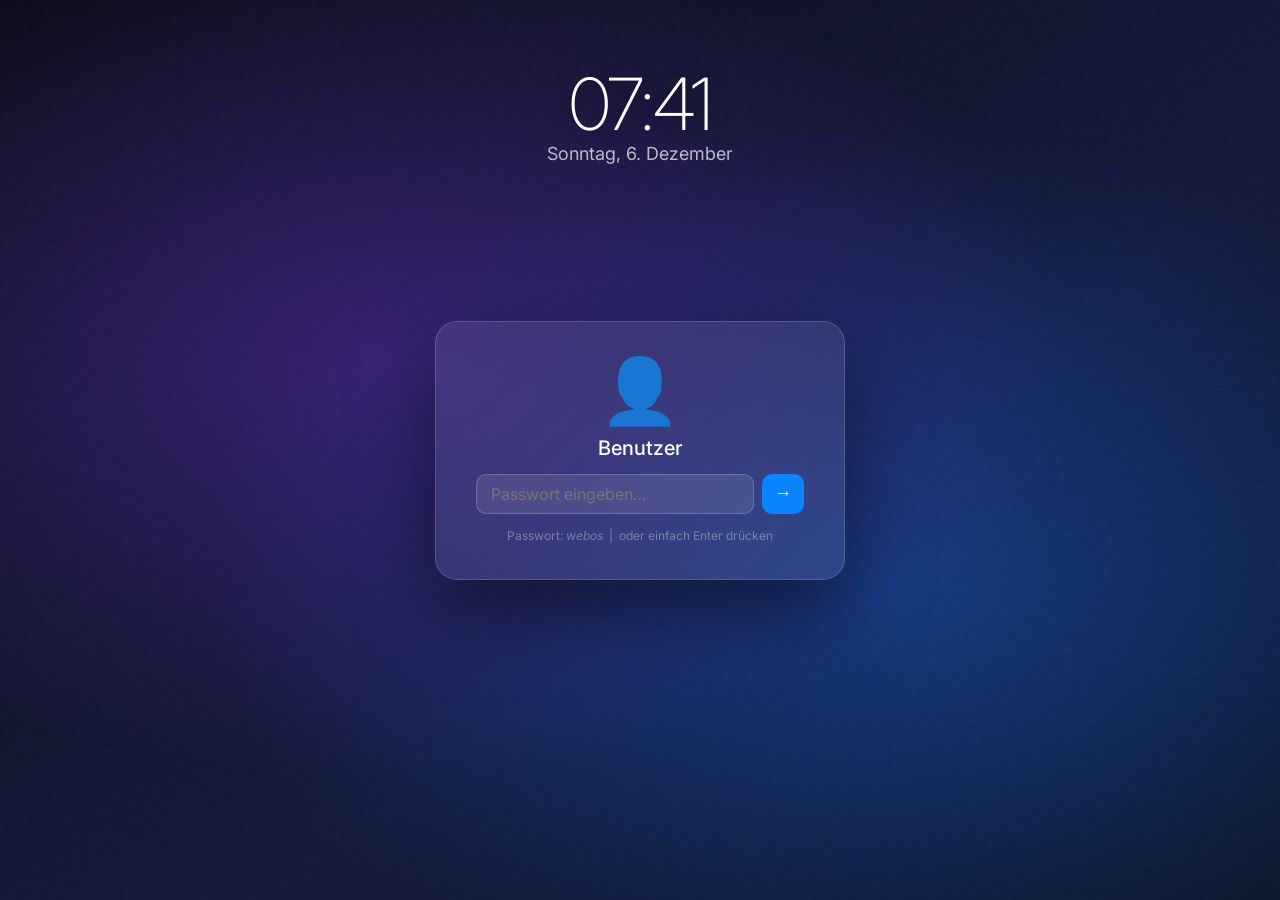
==== index.html @ e3148618 "Add files via upload" ====
<!DOCTYPE html>
<html lang="de">
<head>
  <meta charset="UTF-8" />
  <meta name="viewport" content="width=device-width, initial-scale=1.0" />
  <title>WebOS 2.0</title>
  <link rel="stylesheet" href="styles.css" />
</head>
<body>

  <!-- ═══════════════════════════════════════
       LOGIN SCREEN
  ═══════════════════════════════════════ -->
  <div id="login-screen">
    <div class="login-bg-blur"></div>
    <div class="login-card">
      <div class="login-avatar">👤</div>
      <div class="login-user">Benutzer</div>
      <div class="login-input-wrap">
        <input type="password" id="login-pw" class="login-pw" placeholder="Passwort eingeben…" autocomplete="off"/>
        <button id="login-btn" class="login-btn">→</button>
      </div>
      <div class="login-hint">Passwort: <em>webos</em> &nbsp;|&nbsp; oder einfach Enter drücken</div>
      <div id="login-error" class="login-error hidden">Falsches Passwort</div>
    </div>
    <div class="login-clock-wrap">
      <div id="login-time" class="login-time">00:00</div>
      <div id="login-date" class="login-date">Montag, 1. Januar</div>
    </div>
  </div>

  <!-- ═══════════════════════════════════════
       BOOT SCREEN
  ═══════════════════════════════════════ -->
  <div id="boot-screen">
    <div class="boot-logo">
      <svg width="64" height="64" viewBox="0 0 64 64" fill="none">
        <circle cx="32" cy="32" r="30" stroke="white" stroke-width="2" opacity="0.3"/>
        <circle cx="32" cy="32" r="20" stroke="white" stroke-width="2" opacity="0.6"/>
        <circle cx="32" cy="32" r="10" fill="white"/>
      </svg>
      <span>WebOS</span>
    </div>
    <div class="boot-spinner"><div class="spinner-ring"></div></div>
    <div class="boot-version">Version 2.0</div>
  </div>

  <!-- ═══════════════════════════════════════
       DESKTOP WRAPPER (holds all virtual desktops)
  ═══════════════════════════════════════ -->
  <div id="os-shell" class="hidden">

    <!-- MENUBAR -->
    <div id="menubar">
      <div class="menubar-left">
        <span class="menubar-logo">⬡</span>
        <span class="menubar-item active-app-name" id="mb-app-name">Finder</span>
        <span class="menubar-item" id="mb-file">Ablage</span>
        <span class="menubar-item" id="mb-edit">Bearbeiten</span>
        <span class="menubar-item" id="mb-view">Darstellung</span>
        <span class="menubar-item" id="mb-window">Fenster</span>
      </div>
      <div class="menubar-right">
        <span class="menubar-icon" id="mb-wifi" title="WLAN">
          <svg width="15" height="15" viewBox="0 0 24 24" fill="currentColor"><path d="M1 9l2 2c5-5 13-5 18 0l2-2C16.93 2.93 7.08 2.93 1 9zm8 8l3 3 3-3c-1.65-1.66-4.34-1.66-6 0zm-4-4l2 2c2.76-2.76 7.24-2.76 10 0l2-2C15.14 9.14 8.87 9.14 5 13z"/></svg>
        </span>
        <span class="menubar-icon" id="mb-vol" title="Lautstärke">🔊</span>
        <span class="menubar-battery">🔋 87%</span>
        <span id="menubar-clock" class="menubar-clock">00:00</span>
      </div>
    </div>

    <!-- VIRTUAL DESKTOPS STRIP -->
    <div id="desktops-container">
      <!-- Desktop slides injected by JS -->
    </div>

    <!-- DESKTOP SWITCHER OVERLAY -->
    <div id="desktop-switcher" class="hidden">
      <div id="switcher-previews"></div>
      <div id="switcher-add" class="switcher-add-btn" title="Neuer Desktop">＋</div>
    </div>

    <!-- CONTEXT MENU -->
    <div id="context-menu" class="hidden">
      <ul id="context-menu-list"></ul>
    </div>

    <!-- SELECTION BOX -->
    <div id="selection-box"></div>

    <!-- PERMISSION DIALOG -->
    <div id="permission-dialog" class="hidden">
      <div class="perm-card">
        <div class="perm-icon">🔒</div>
        <div class="perm-title" id="perm-title">App möchte zugreifen</div>
        <div class="perm-msg" id="perm-msg">Möchtest du dieser App Zugriff gewähren?</div>
        <div class="perm-actions">
          <button class="perm-btn deny"  id="perm-deny">Ablehnen</button>
          <button class="perm-btn allow" id="perm-allow">Erlauben</button>
        </div>
      </div>
    </div>

    <!-- DOCK -->
    <div id="dock">
      <div id="dock-apps">
        <div class="dock-item" data-app="finder"      title="Finder">
          <div class="dock-icon"><svg viewBox="0 0 48 48" width="48" height="48"><rect width="48" height="48" rx="12" fill="#1c8fe3"/><rect x="9" y="12" width="30" height="6" rx="3" fill="white" opacity=".9"/><rect x="9" y="21" width="30" height="6" rx="3" fill="white" opacity=".7"/><rect x="9" y="30" width="20" height="6" rx="3" fill="white" opacity=".5"/></svg></div>
          <span class="dock-label">Finder</span>
        </div>
        <div class="dock-item" data-app="editor"      title="Texteditor">
          <div class="dock-icon"><svg viewBox="0 0 48 48" width="48" height="48"><rect width="48" height="48" rx="12" fill="#f0a500"/><rect x="12" y="12" width="24" height="4" rx="2" fill="white" opacity=".9"/><rect x="12" y="19" width="24" height="4" rx="2" fill="white" opacity=".7"/><rect x="12" y="26" width="16" height="4" rx="2" fill="white" opacity=".5"/><rect x="12" y="33" width="20" height="4" rx="2" fill="white" opacity=".4"/></svg></div>
          <span class="dock-label">Notizen</span>
        </div>
        <div class="dock-item" data-app="browser"     title="Browser">
          <div class="dock-icon"><svg viewBox="0 0 48 48" width="48" height="48"><rect width="48" height="48" rx="12" fill="#34a853"/><circle cx="24" cy="24" r="14" stroke="white" stroke-width="2.5" fill="none"/><line x1="24" y1="10" x2="24" y2="38" stroke="white" stroke-width="1.8"/><line x1="10" y1="24" x2="38" y2="24" stroke="white" stroke-width="1.8"/><ellipse cx="24" cy="24" rx="7" ry="14" stroke="white" stroke-width="1.8" fill="none"/></svg></div>
          <span class="dock-label">Browser</span>
        </div>
        <div class="dock-item" data-app="imageviewer" title="Bilder">
          <div class="dock-icon"><svg viewBox="0 0 48 48" width="48" height="48"><rect width="48" height="48" rx="12" fill="#e84393"/><rect x="8" y="12" width="32" height="24" rx="4" stroke="white" stroke-width="2.5" fill="none"/><circle cx="17" cy="20" r="4" fill="white" opacity=".8"/><path d="M8 31 l10-10 7 7 5-5 10 7" stroke="white" stroke-width="2.5" fill="none"/></svg></div>
          <span class="dock-label">Bilder</span>
        </div>
        <div class="dock-item" data-app="terminal"    title="Terminal">
          <div class="dock-icon"><svg viewBox="0 0 48 48" width="48" height="48"><rect width="48" height="48" rx="12" fill="#1c1c1e"/><rect x="7" y="10" width="34" height="28" rx="4" fill="#2a2a2e"/><text x="12" y="26" font-family="monospace" font-size="11" fill="#30d158">$ _</text><polyline points="11,18 17,24 11,30" stroke="#0a84ff" stroke-width="2.5" fill="none" stroke-linecap="round"/></svg></div>
          <span class="dock-label">Terminal</span>
        </div>
        <div class="dock-item" data-app="calculator"  title="Rechner">
          <div class="dock-icon"><svg viewBox="0 0 48 48" width="48" height="48"><rect width="48" height="48" rx="12" fill="#636366"/><rect x="10" y="10" width="28" height="28" rx="4" fill="#48484a"/><rect x="13" y="13" width="22" height="8" rx="2" fill="#1c1c1e"/><rect x="13" y="24" width="6" height="5" rx="1.5" fill="white" opacity=".7"/><rect x="21" y="24" width="6" height="5" rx="1.5" fill="white" opacity=".7"/><rect x="29" y="24" width="6" height="5" rx="1.5" fill="#ff9f0a" opacity=".9"/><rect x="13" y="31" width="6" height="5" rx="1.5" fill="white" opacity=".7"/><rect x="21" y="31" width="6" height="5" rx="1.5" fill="white" opacity=".7"/><rect x="29" y="31" width="6" height="5" rx="1.5" fill="#ff9f0a" opacity=".9"/></svg></div>
          <span class="dock-label">Rechner</span>
        </div>
        <div class="dock-item" data-app="musicplayer" title="Musik">
          <div class="dock-icon"><svg viewBox="0 0 48 48" width="48" height="48"><rect width="48" height="48" rx="12" fill="#ff2d55"/><circle cx="24" cy="24" r="13" stroke="white" stroke-width="2.5" fill="none"/><circle cx="24" cy="24" r="4" fill="white"/><path d="M24 11 L28 20 L24 24" stroke="white" stroke-width="2" fill="none" stroke-linecap="round"/></svg></div>
          <span class="dock-label">Musik</span>
        </div>
        <div class="dock-separator"></div>
        <div class="dock-item" data-app="settings" title="Einstellungen">
          <div class="dock-icon"><svg viewBox="0 0 48 48" width="48" height="48"><rect width="48" height="48" rx="12" fill="#8e8e93"/><circle cx="24" cy="24" r="6" stroke="white" stroke-width="2.5" fill="none"/><path d="M24 9v5M24 34v5M9 24h5M34 24h5M13.4 13.4l3.5 3.5M31.1 31.1l3.5 3.5M13.4 34.6l3.5-3.5M31.1 16.9l3.5-3.5" stroke="white" stroke-width="2.5" stroke-linecap="round"/></svg></div>
          <span class="dock-label">Einstellungen</span>
        </div>
        <div class="dock-separator"></div>
        <div class="dock-item" data-app="trash" title="Papierkorb" id="dock-trash">
          <div class="dock-icon">
            <svg viewBox="0 0 48 48" width="48" height="48" id="trash-icon-svg"><rect width="48" height="48" rx="12" fill="#636366"/><rect x="14" y="17" width="20" height="22" rx="2.5" stroke="white" stroke-width="2" fill="none"/><line x1="9" y1="17" x2="39" y2="17" stroke="white" stroke-width="2.5" stroke-linecap="round"/><rect x="19" y="12" width="10" height="5" rx="1.5" stroke="white" stroke-width="1.8" fill="none"/><line x1="20" y1="22" x2="20" y2="33" stroke="white" stroke-width="1.8" stroke-linecap="round"/><line x1="24" y1="22" x2="24" y2="33" stroke="white" stroke-width="1.8" stroke-linecap="round"/><line x1="28" y1="22" x2="28" y2="33" stroke="white" stroke-width="1.8" stroke-linecap="round"/></svg>
          </div>
          <span class="dock-label">Papierkorb</span>
        </div>
      </div>
      <!-- Desktop switcher dots -->
      <div id="dock-desktop-dots"></div>
    </div>

  </div><!-- end #os-shell -->

  <div id="toast-container"></div>

  <script src="script.js"></script>
</body>
</html>
---- styles.css ----
/* =====================================================
   WebOS 2.0 — styles.css
   ===================================================== */

@import url('https://fonts.googleapis.com/css2?family=Inter:wght@300;400;500;600;700&display=swap');

*, *::before, *::after { box-sizing: border-box; margin: 0; padding: 0; }

:root {
  /* Core Colors */
  --accent:       #0a84ff;
  --accent-soft:  rgba(10,132,255,0.25);
  --red:          #ff453a;
  --yellow:       #ffd60a;
  --green:        #30d158;
  --orange:       #ff9f0a;

  /* Surfaces */
  --glass-bg:      rgba(28,28,30,0.82);
  --glass-bg-lt:   rgba(242,242,247,0.80);
  --glass-border:  rgba(255,255,255,0.14);
  --glass-border-lt: rgba(0,0,0,0.12);
  --blur:          blur(24px);
  --shadow-win:    0 24px 64px rgba(0,0,0,0.55), 0 0 0 0.5px rgba(255,255,255,0.08) inset;
  --shadow-dock:   0 8px 32px rgba(0,0,0,0.4), 0 0 0 0.5px rgba(255,255,255,0.08) inset;

  /* Text */
  --text:          rgba(255,255,255,0.92);
  --text-dim:      rgba(255,255,255,0.55);
  --text-lt:       rgba(0,0,0,0.88);
  --text-dim-lt:   rgba(0,0,0,0.45);

  /* Metrics */
  --radius-win:    13px;
  --titlebar-h:    40px;
  --menubar-h:     28px;
  --dock-h:        88px;

  /* Animation speed (can be overridden by settings) */
  --anim-speed:    1;
  --transition:    calc(0.22s * var(--anim-speed)) cubic-bezier(0.4,0,0.2,1);
  --spring:        calc(0.38s * var(--anim-speed)) cubic-bezier(0.175,0.885,0.32,1.275);

  /* Theme */
  --is-dark: 1;

  /* Font */
  --font: 'Inter', -apple-system, BlinkMacSystemFont, 'Segoe UI', sans-serif;
}

/* Light mode overrides */
body.light-mode {
  --glass-bg:     var(--glass-bg-lt);
  --glass-border: var(--glass-border-lt);
  --text:         var(--text-lt);
  --text-dim:     var(--text-dim-lt);
  --is-dark: 0;
}

html, body {
  width: 100%; height: 100%;
  overflow: hidden;
  font-family: var(--font);
  user-select: none;
  -webkit-user-select: none;
  cursor: default;
}

/* =====================================================
   BOOT SCREEN
   ===================================================== */
#boot-screen {
  position: fixed; inset: 0;
  background: #000;
  display: flex; flex-direction: column;
  align-items: center; justify-content: center;
  gap: 36px; z-index: 9999;
  transition: opacity 0.7s ease;
}
#boot-screen.fade-out { opacity: 0; pointer-events: none; }
.boot-logo { display: flex; flex-direction: column; align-items: center; gap: 14px; color: white; }
.boot-logo span { font-size: 26px; font-weight: 300; letter-spacing: 0.35em; text-transform: uppercase; }
.boot-version { color: rgba(255,255,255,0.3); font-size: 12px; letter-spacing: 0.1em; }
.boot-spinner { width: 36px; height: 36px; }
.spinner-ring {
  width: 36px; height: 36px;
  border: 2.5px solid rgba(255,255,255,0.15);
  border-top-color: white;
  border-radius: 50%;
  animation: spin calc(0.8s * var(--anim-speed, 1)) linear infinite;
}
@keyframes spin { to { transform: rotate(360deg); } }

/* =====================================================
   LOGIN SCREEN
   ===================================================== */
#login-screen {
  position: fixed; inset: 0;
  display: flex; align-items: center; justify-content: center;
  z-index: 9000;
  background:
    radial-gradient(ellipse at 30% 40%, rgba(80,40,160,0.6) 0%, transparent 55%),
    radial-gradient(ellipse at 70% 65%, rgba(20,100,220,0.45) 0%, transparent 55%),
    linear-gradient(145deg, #0a0a18 0%, #12183a 60%, #0a1020 100%);
  transition: opacity 0.6s ease;
}
#login-screen.fade-out { opacity: 0; pointer-events: none; }

.login-bg-blur {
  position: absolute; inset: 0;
  background: url("data:image/svg+xml,%3Csvg viewBox='0 0 200 200' xmlns='http://www.w3.org/2000/svg'%3E%3Cfilter id='n'%3E%3CfeTurbulence type='fractalNoise' baseFrequency='0.75' numOctaves='4'/%3E%3C/filter%3E%3Crect width='100%25' height='100%25' filter='url(%23n)' opacity='0.03'/%3E%3C/svg%3E");
  pointer-events: none;
}

.login-clock-wrap {
  position: absolute; top: 60px; left: 50%; transform: translateX(-50%);
  text-align: center; color: white;
}
.login-time { font-size: 72px; font-weight: 200; letter-spacing: -2px; text-shadow: 0 2px 20px rgba(0,0,0,0.4); }
.login-date { font-size: 18px; font-weight: 400; opacity: 0.7; margin-top: -4px; }

.login-card {
  display: flex; flex-direction: column; align-items: center; gap: 14px;
  padding: 36px 40px;
  background: rgba(255,255,255,0.08);
  backdrop-filter: blur(30px); -webkit-backdrop-filter: blur(30px);
  border: 1px solid rgba(255,255,255,0.16);
  border-radius: 22px;
  box-shadow: 0 32px 80px rgba(0,0,0,0.5);
  min-width: 300px;
}
.login-avatar { font-size: 64px; line-height: 1; }
.login-user { color: white; font-size: 20px; font-weight: 500; }
.login-input-wrap { display: flex; gap: 8px; width: 100%; }
.login-pw {
  flex: 1; background: rgba(255,255,255,0.1);
  border: 1px solid rgba(255,255,255,0.18); border-radius: 10px;
  color: white; font-size: 16px; padding: 9px 14px;
  outline: none; transition: border-color 0.2s;
  font-family: var(--font);
}
.login-pw:focus { border-color: var(--accent); background: rgba(255,255,255,0.14); }
.login-btn {
  background: var(--accent); border: none; color: white;
  width: 42px; border-radius: 10px; font-size: 18px;
  cursor: pointer; transition: filter 0.15s, transform 0.1s;
  display: flex; align-items: center; justify-content: center;
}
.login-btn:hover { filter: brightness(1.15); }
.login-btn:active { transform: scale(0.94); }
.login-hint { color: rgba(255,255,255,0.35); font-size: 12px; text-align: center; }
.login-error { color: var(--red); font-size: 12.5px; font-weight: 500; }
.hidden { display: none !important; }

/* =====================================================
   OS SHELL
   ===================================================== */
#os-shell {
  position: fixed; inset: 0;
  display: flex; flex-direction: column;
  opacity: 0; transition: opacity 0.5s ease;
}
#os-shell.visible { opacity: 1; }
#os-shell.hidden { display: none; }

/* =====================================================
   MENUBAR
   ===================================================== */
#menubar {
  position: fixed; top: 0; left: 0; right: 0;
  height: var(--menubar-h);
  background: rgba(0,0,0,0.5);
  backdrop-filter: var(--blur); -webkit-backdrop-filter: var(--blur);
  display: flex; align-items: center; justify-content: space-between;
  padding: 0 14px; z-index: 1000;
  border-bottom: 1px solid rgba(255,255,255,0.07);
}
.light-mode #menubar { background: rgba(210,210,220,0.75); border-bottom-color: rgba(0,0,0,0.1); }

.menubar-left, .menubar-right { display: flex; align-items: center; gap: 2px; }
.menubar-logo { font-size: 15px; margin-right: 6px; color: white; }
.light-mode .menubar-logo { color: #222; }
.menubar-item {
  color: var(--text); font-size: 13px; font-weight: 500;
  padding: 2px 8px; border-radius: 5px; cursor: default;
  opacity: 0.9; transition: background var(--transition);
}
.menubar-item:hover { background: rgba(255,255,255,0.14); }
.light-mode .menubar-item:hover { background: rgba(0,0,0,0.1); }
.menubar-icon { color: var(--text); font-size: 12px; padding: 2px 5px; opacity: 0.8; display: flex; align-items: center; }
.menubar-battery { color: var(--text); font-size: 11px; opacity: 0.7; padding: 0 4px; }
.menubar-clock { color: var(--text); font-size: 13px; font-weight: 500; padding: 0 4px; opacity: 0.9; min-width: 42px; text-align: right; }

/* =====================================================
   DESKTOPS CONTAINER
   ===================================================== */
#desktops-container {
  position: fixed;
  top: var(--menubar-h); left: 0; right: 0;
  bottom: calc(var(--dock-h) + 16px);
  overflow: hidden;
  z-index: 1;
}

.desktop-slide {
  position: absolute; inset: 0;
  transition: transform calc(0.4s * var(--anim-speed)) cubic-bezier(0.4,0,0.2,1);
  will-change: transform;
}
.desktop-slide.off-left  { transform: translateX(-100%); }
.desktop-slide.off-right { transform: translateX(100%); }
.desktop-slide.active    { transform: translateX(0); }

.desktop-wallpaper {
  position: absolute; inset: 0;
  transition: background 0.6s ease;
}

.desktop-icons-layer {
  position: absolute; inset: 0;
  pointer-events: none;
}

.desktop-windows-layer {
  position: absolute; inset: 0;
  pointer-events: none;
}

/* =====================================================
   DESKTOP ICONS
   ===================================================== */
.desktop-icon {
  position: absolute; width: 82px;
  display: flex; flex-direction: column;
  align-items: center; gap: 5px;
  padding: 8px 5px; border-radius: 10px;
  cursor: pointer; pointer-events: all;
  transition: background var(--transition), transform var(--spring);
}
.desktop-icon:hover { background: rgba(255,255,255,0.12); transform: scale(1.04); }
.desktop-icon.selected { background: rgba(255,255,255,0.18); }
.desktop-icon:active { transform: scale(0.95); }

.desktop-icon .icon-img {
  width: 52px; height: 52px;
  display: flex; align-items: center; justify-content: center;
  filter: drop-shadow(0 4px 10px rgba(0,0,0,0.45));
}
.desktop-icon .icon-img span { font-size: 44px; line-height: 1; }
.desktop-icon .icon-label {
  color: white; font-size: 11.5px; font-weight: 500;
  text-align: center; line-height: 1.25;
  text-shadow: 0 1px 5px rgba(0,0,0,0.9);
  max-width: 78px; word-break: break-word;
}

/* Selection box */
#selection-box {
  position: fixed; pointer-events: none;
  border: 1.5px solid var(--accent);
  background: rgba(10,132,255,0.12);
  border-radius: 3px; z-index: 50;
  display: none;
}

/* =====================================================
   WINDOWS
   ===================================================== */
.window {
  position: absolute;
  min-width: 300px; min-height: 180px;
  background: var(--glass-bg);
  backdrop-filter: var(--blur); -webkit-backdrop-filter: var(--blur);
  border: 1px solid var(--glass-border);
  border-radius: var(--radius-win);
  box-shadow: var(--shadow-win);
  display: flex; flex-direction: column;
  overflow: hidden; pointer-events: all;
  will-change: transform, opacity;
  animation: win-open calc(0.3s * var(--anim-speed)) cubic-bezier(0.175,0.885,0.32,1.275) both;
}
.window.inactive {
  box-shadow: 0 10px 30px rgba(0,0,0,0.35);
  filter: brightness(0.88) saturate(0.85);
}
.window.snapped-left, .window.snapped-right {
  transition: left calc(0.22s * var(--anim-speed)) cubic-bezier(0.4,0,0.2,1),
              top  calc(0.22s * var(--anim-speed)) cubic-bezier(0.4,0,0.2,1),
              width  calc(0.22s * var(--anim-speed)) cubic-bezier(0.4,0,0.2,1),
              height calc(0.22s * var(--anim-speed)) cubic-bezier(0.4,0,0.2,1);
}
.window.maximizing {
  transition: left calc(0.22s * var(--anim-speed)) cubic-bezier(0.4,0,0.2,1),
              top  calc(0.22s * var(--anim-speed)) cubic-bezier(0.4,0,0.2,1),
              width  calc(0.22s * var(--anim-speed)) cubic-bezier(0.4,0,0.2,1),
              height calc(0.22s * var(--anim-speed)) cubic-bezier(0.4,0,0.2,1);
}

@keyframes win-open {
  from { opacity: 0; transform: scale(0.88) translateY(16px); }
  to   { opacity: 1; transform: scale(1) translateY(0); }
}
@keyframes win-close {
  from { opacity: 1; transform: scale(1); }
  to   { opacity: 0; transform: scale(0.85) translateY(14px); }
}
@keyframes win-minimize {
  from { opacity: 1; transform: scale(1) translateY(0); }
  to   { opacity: 0; transform: scale(0.82) translateY(24px); }
}

/* Snap ghost indicator */
#snap-indicator {
  position: fixed; pointer-events: none;
  background: rgba(10,132,255,0.18);
  border: 2px solid rgba(10,132,255,0.5);
  border-radius: 10px; z-index: 50;
  transition: all 0.12s ease;
  display: none;
}

/* Titlebar */
.window-titlebar {
  height: var(--titlebar-h); flex-shrink: 0;
  background: rgba(255,255,255,0.04);
  border-bottom: 1px solid rgba(255,255,255,0.07);
  display: flex; align-items: center;
  padding: 0 12px; gap: 8px;
  cursor: move;
}
.light-mode .window-titlebar { background: rgba(0,0,0,0.03); border-bottom-color: rgba(0,0,0,0.08); }

.window-controls { display: flex; gap: 7px; flex-shrink: 0; }
.wc {
  width: 13px; height: 13px; border-radius: 50%;
  cursor: pointer; position: relative;
  display: flex; align-items: center; justify-content: center;
  transition: filter 0.12s, transform 0.1s;
}
.wc:hover { filter: brightness(1.25); }
.wc:active { transform: scale(0.85); }
.wc-close  { background: var(--red); }
.wc-min    { background: var(--yellow); }
.wc-max    { background: var(--green); }
.wc-close::before,.wc-close::after { content:''; position:absolute; width:6px; height:1.5px; background:rgba(0,0,0,0.55); border-radius:1px; }
.wc-close::before { transform:rotate(45deg); }
.wc-close::after  { transform:rotate(-45deg); }
.wc-min::before   { content:''; position:absolute; width:6px; height:1.5px; background:rgba(0,0,0,0.55); border-radius:1px; }

.window-title {
  flex: 1; text-align: center;
  color: rgba(255,255,255,0.88); font-size: 13px; font-weight: 600;
  pointer-events: none; white-space: nowrap; overflow: hidden; text-overflow: ellipsis;
}
.light-mode .window-title { color: rgba(0,0,0,0.8); }

.window-content {
  flex: 1; overflow: hidden;
  display: flex; flex-direction: column;
  position: relative;
}

.window-resize {
  position: absolute; bottom: 0; right: 0;
  width: 18px; height: 18px; cursor: se-resize; z-index: 20;
}
.window-resize::after {
  content:''; position:absolute; bottom:4px; right:4px;
  width:9px; height:9px;
  border-right:2px solid rgba(255,255,255,0.2);
  border-bottom:2px solid rgba(255,255,255,0.2);
  border-radius:1px;
}

/* Skeleton loader */
.skeleton-loader {
  flex: 1; padding: 20px; display: flex; flex-direction: column; gap: 12px;
}
.skel-line {
  height: 14px; border-radius: 7px;
  background: linear-gradient(90deg, rgba(255,255,255,0.05) 25%, rgba(255,255,255,0.12) 50%, rgba(255,255,255,0.05) 75%);
  background-size: 200% 100%;
  animation: shimmer 1.4s infinite;
}
@keyframes shimmer { to { background-position: -200% 0; } }

/* =====================================================
   DESKTOP SWITCHER
   ===================================================== */
#desktop-switcher {
  position: fixed; inset: 0;
  background: rgba(0,0,0,0.65);
  backdrop-filter: blur(30px); -webkit-backdrop-filter: blur(30px);
  z-index: 800;
  display: flex; align-items: center; justify-content: center; gap: 20px;
  flex-direction: column;
}
#desktop-switcher.hidden { display: none; }

#switcher-previews {
  display: flex; gap: 20px; align-items: flex-start;
}

.switcher-preview {
  width: 260px;
  background: rgba(255,255,255,0.07);
  border: 2px solid rgba(255,255,255,0.15);
  border-radius: 14px; overflow: hidden;
  cursor: pointer;
  transition: border-color 0.2s, transform 0.2s;
}
.switcher-preview:hover { border-color: var(--accent); transform: scale(1.03); }
.switcher-preview.current { border-color: var(--accent); }

.switcher-preview-header {
  padding: 8px 12px;
  background: rgba(255,255,255,0.06);
  color: rgba(255,255,255,0.8); font-size: 12px; font-weight: 600;
  display: flex; align-items: center; justify-content: space-between;
}
.switcher-preview-thumb {
  aspect-ratio: 16/10;
  background: rgba(0,0,0,0.3);
  position: relative; overflow: hidden;
}
.switcher-preview-thumb .thumb-wp {
  position: absolute; inset: 0; opacity: 0.6;
}
.switcher-preview-close {
  color: rgba(255,255,255,0.5); font-size: 14px; cursor: pointer;
  width: 18px; height: 18px; border-radius: 50%;
  display: flex; align-items: center; justify-content: center;
  transition: background 0.15s, color 0.15s;
}
.switcher-preview-close:hover { background: var(--red); color: white; }

.switcher-add-btn {
  width: 48px; height: 48px; border-radius: 50%;
  background: rgba(255,255,255,0.1);
  border: 2px dashed rgba(255,255,255,0.3);
  color: white; font-size: 24px;
  display: flex; align-items: center; justify-content: center;
  cursor: pointer; transition: background 0.2s, border-color 0.2s;
}
.switcher-add-btn:hover { background: rgba(255,255,255,0.18); border-color: var(--accent); }

/* Desktop dots in dock */
#dock-desktop-dots {
  display: flex; align-items: center; gap: 5px;
  padding: 0 10px;
}
.desktop-dot {
  width: 7px; height: 7px; border-radius: 50%;
  background: rgba(255,255,255,0.3);
  cursor: pointer; transition: background 0.2s, transform 0.2s;
}
.desktop-dot.active { background: white; transform: scale(1.2); }
.desktop-dot:hover  { background: rgba(255,255,255,0.7); }

/* =====================================================
   DOCK
   ===================================================== */
#dock {
  position: fixed; bottom: 10px;
  left: 50%; transform: translateX(-50%);
  z-index: 500;
  display: flex; flex-direction: column; align-items: center; gap: 5px;
}
#dock-apps {
  display: flex; align-items: flex-end; gap: 5px;
  background: rgba(255,255,255,0.12);
  backdrop-filter: var(--blur); -webkit-backdrop-filter: var(--blur);
  border: 1px solid rgba(255,255,255,0.22);
  border-radius: 20px;
  padding: 8px 10px;
  box-shadow: var(--shadow-dock);
}
.light-mode #dock-apps { background: rgba(220,220,230,0.65); border-color: rgba(0,0,0,0.15); }

.dock-item {
  display: flex; flex-direction: column; align-items: center;
  gap: 3px; position: relative; cursor: pointer;
  transition: transform calc(0.2s * var(--anim-speed)) cubic-bezier(0.175,0.885,0.32,1.4);
}
.dock-item:hover { transform: translateY(-14px) scale(1.2); }
.dock-item:active { transform: translateY(-8px) scale(1.06); transition-duration: calc(0.1s * var(--anim-speed)); }

.dock-icon { width: 48px; height: 48px; display: flex; align-items: center; justify-content: center;
  filter: drop-shadow(0 4px 8px rgba(0,0,0,0.45)); }
.dock-icon svg, .dock-icon img { width: 48px; height: 48px; border-radius: 12px; }

.dock-label {
  position: absolute; bottom: calc(100% + 12px);
  left: 50%; transform: translateX(-50%);
  background: rgba(20,20,25,0.88);
  color: white; font-size: 11px; font-weight: 500;
  padding: 4px 9px; border-radius: 7px;
  white-space: nowrap; opacity: 0; pointer-events: none;
  transition: opacity 0.15s; box-shadow: 0 2px 8px rgba(0,0,0,0.3);
}
.dock-item:hover .dock-label { opacity: 1; }

.dock-item.running::after {
  content:''; position:absolute; bottom:-6px;
  left:50%; transform:translateX(-50%);
  width:4px; height:4px;
  background: rgba(255,255,255,0.75); border-radius:50%;
}

.dock-separator {
  width: 1px; height: 46px;
  background: rgba(255,255,255,0.16); margin: 0 2px; align-self: center;
}

/* =====================================================
   CONTEXT MENU
   ===================================================== */
#context-menu {
  position: fixed;
  background: rgba(38,38,42,0.94);
  backdrop-filter: var(--blur); -webkit-backdrop-filter: var(--blur);
  border: 1px solid rgba(255,255,255,0.13);
  border-radius: 11px; padding: 5px 0;
  min-width: 186px; z-index: 9000;
  box-shadow: 0 14px 44px rgba(0,0,0,0.55);
  animation: ctx-open calc(0.15s * var(--anim-speed)) ease both;
}
@keyframes ctx-open { from { opacity:0; transform:scale(0.94); } to { opacity:1; transform:scale(1); } }
#context-menu-list { list-style: none; }
#context-menu-list li {
  padding: 6px 14px;
  color: rgba(255,255,255,0.9); font-size: 13px;
  cursor: default; border-radius: 6px; margin: 1px 4px;
  display: flex; align-items: center; gap: 9px;
  transition: background 0.1s;
}
#context-menu-list li:hover { background: var(--accent); color: white; }
#context-menu-list li.separator {
  height: 1px; background: rgba(255,255,255,0.09);
  margin: 3px 0; padding: 0; pointer-events: none; border-radius: 0;
}
#context-menu-list li .ctx-icon { font-size: 14px; width: 17px; text-align: center; }
#context-menu-list li.disabled { opacity: 0.4; pointer-events: none; }

/* =====================================================
   PERMISSION DIALOG
   ===================================================== */
#permission-dialog {
  position: fixed; inset: 0;
  background: rgba(0,0,0,0.5);
  backdrop-filter: blur(10px);
  z-index: 8500;
  display: flex; align-items: center; justify-content: center;
}
.perm-card {
  background: rgba(38,38,42,0.96);
  border: 1px solid rgba(255,255,255,0.14);
  border-radius: 16px; padding: 28px 32px;
  min-width: 340px; text-align: center;
  box-shadow: 0 24px 60px rgba(0,0,0,0.6);
  animation: win-open 0.25s cubic-bezier(0.175,0.885,0.32,1.275) both;
}
.perm-icon { font-size: 42px; margin-bottom: 8px; }
.perm-title { color: white; font-size: 17px; font-weight: 600; margin-bottom: 8px; }
.perm-msg { color: rgba(255,255,255,0.6); font-size: 13.5px; line-height: 1.55; margin-bottom: 20px; }
.perm-actions { display: flex; gap: 10px; justify-content: center; }
.perm-btn {
  padding: 8px 24px; border-radius: 9px; border: none;
  font-size: 14px; font-weight: 500; cursor: pointer;
  transition: filter 0.15s, transform 0.1s;
}
.perm-btn:active { transform: scale(0.95); }
.perm-btn.deny  { background: rgba(255,255,255,0.12); color: white; }
.perm-btn.allow { background: var(--accent); color: white; }
.perm-btn:hover { filter: brightness(1.15); }

/* =====================================================
   SNAP ZONES
   ===================================================== */
.snap-zone {
  position: fixed; top: var(--menubar-h); bottom: calc(var(--dock-h) + 16px);
  width: 6px; z-index: 49; pointer-events: none;
  opacity: 0; transition: opacity 0.2s;
}
.snap-zone.left  { left: 0; background: linear-gradient(to right, rgba(10,132,255,0.3), transparent); }
.snap-zone.right { right: 0; background: linear-gradient(to left, rgba(10,132,255,0.3), transparent); }
.snap-zone.active { opacity: 1; }

/* =====================================================
   FINDER APP
   ===================================================== */
.finder-layout { display: flex; height: 100%; }
.finder-sidebar {
  width: 185px; flex-shrink: 0;
  background: rgba(0,0,0,0.22);
  border-right: 1px solid rgba(255,255,255,0.07);
  padding: 10px 0; overflow-y: auto;
}
.finder-sidebar-section { margin-bottom: 10px; }
.finder-sidebar-title {
  color: rgba(255,255,255,0.38); font-size: 10.5px; font-weight: 700;
  text-transform: uppercase; letter-spacing: 0.07em;
  padding: 4px 14px 2px;
}
.finder-sidebar-item {
  display: flex; align-items: center; gap: 8px;
  padding: 5px 14px; color: rgba(255,255,255,0.82);
  font-size: 13px; cursor: default;
  border-radius: 7px; margin: 1px 6px;
  transition: background 0.12s;
}
.finder-sidebar-item:hover { background: rgba(255,255,255,0.09); }
.finder-sidebar-item.active { background: rgba(10,132,255,0.3); }
.finder-sidebar-item .si-icon { font-size: 15px; }

.finder-main { flex: 1; display: flex; flex-direction: column; overflow: hidden; }
.finder-toolbar {
  height: 44px; flex-shrink: 0;
  border-bottom: 1px solid rgba(255,255,255,0.07);
  display: flex; align-items: center; padding: 0 10px; gap: 6px;
}
.finder-nav-btn {
  background: rgba(255,255,255,0.07); border: 1px solid rgba(255,255,255,0.1);
  color: rgba(255,255,255,0.7); width: 28px; height: 28px;
  border-radius: 50%; cursor: pointer;
  display: flex; align-items: center; justify-content: center;
  font-size: 15px; transition: background 0.12s;
  flex-shrink: 0;
}
.finder-nav-btn:hover { background: rgba(255,255,255,0.15); }
.finder-nav-btn:disabled { opacity: 0.3; pointer-events: none; }
.finder-breadcrumb {
  display: flex; align-items: center; gap: 3px; flex: 1; overflow: hidden;
}
.breadcrumb-item {
  color: rgba(255,255,255,0.65); font-size: 13px; cursor: default;
  padding: 2px 5px; border-radius: 5px; white-space: nowrap;
  transition: background 0.12s; flex-shrink: 0;
}
.breadcrumb-item:hover { background: rgba(255,255,255,0.1); }
.breadcrumb-sep { color: rgba(255,255,255,0.28); font-size: 11px; }
.finder-search {
  background: rgba(255,255,255,0.09); border: 1px solid rgba(255,255,255,0.13);
  border-radius: 7px; color: white; padding: 4px 10px;
  font-size: 12px; outline: none; width: 145px;
  transition: border-color 0.15s, width 0.2s;
}
.finder-search:focus { border-color: var(--accent); width: 180px; }
.finder-search::placeholder { color: rgba(255,255,255,0.35); }

.finder-files {
  flex: 1; overflow: auto; padding: 10px;
  display: grid;
  grid-template-columns: repeat(auto-fill, minmax(88px, 1fr));
  gap: 3px; align-content: start;
}
.finder-file-item {
  display: flex; flex-direction: column; align-items: center; gap: 5px;
  padding: 8px 5px; border-radius: 8px; cursor: pointer;
  transition: background 0.12s, transform var(--spring);
  text-align: center;
}
.finder-file-item:hover { background: rgba(255,255,255,0.09); transform: scale(1.03); }
.finder-file-item.selected { background: rgba(10,132,255,0.28); }
.finder-file-item .ffi-icon { font-size: 36px; line-height: 1; }
.finder-file-item .ffi-name {
  color: rgba(255,255,255,0.84); font-size: 11.5px;
  max-width: 80px; overflow: hidden; text-overflow: ellipsis; white-space: nowrap;
}

/* Inline rename */
.finder-file-item .ffi-rename-input {
  width: 80px; background: var(--accent-soft);
  border: 1.5px solid var(--accent);
  border-radius: 4px; color: white;
  font-size: 11.5px; font-family: var(--font);
  text-align: center; outline: none;
  padding: 1px 4px;
}

.finder-statusbar {
  height: 25px; flex-shrink: 0;
  border-top: 1px solid rgba(255,255,255,0.07);
  display: flex; align-items: center; padding: 0 14px;
  color: rgba(255,255,255,0.4); font-size: 11.5px; gap: 16px;
}
.finder-path-display {
  flex: 1; overflow: hidden; text-overflow: ellipsis; white-space: nowrap;
  color: rgba(255,255,255,0.3); font-size: 11px; font-family: monospace;
}

/* =====================================================
   TEXT EDITOR
   ===================================================== */
.editor-layout { display: flex; flex-direction: column; height: 100%; }
.editor-toolbar {
  height: 40px; flex-shrink: 0;
  background: rgba(0,0,0,0.18);
  border-bottom: 1px solid rgba(255,255,255,0.07);
  display: flex; align-items: center; padding: 0 10px; gap: 5px;
}
.editor-btn {
  background: rgba(255,255,255,0.08); border: 1px solid rgba(255,255,255,0.11);
  color: rgba(255,255,255,0.8); font-size: 12px; padding: 3px 10px;
  border-radius: 6px; cursor: pointer; font-family: var(--font);
  transition: background 0.12s, transform 0.1s;
}
.editor-btn:hover { background: rgba(255,255,255,0.14); }
.editor-btn:active { transform: scale(0.94); }
.editor-filename {
  flex: 1; background: transparent; border: none; outline: none;
  color: rgba(255,255,255,0.55); font-size: 12px; font-family: var(--font); text-align: center;
}
.editor-textarea {
  flex: 1; resize: none; background: transparent; border: none; outline: none;
  color: rgba(255,255,255,0.9); font-size: 14px; line-height: 1.75;
  font-family: 'Courier New', monospace; padding: 16px 20px;
  caret-color: var(--accent);
}
.editor-statusbar {
  height: 23px; flex-shrink: 0;
  border-top: 1px solid rgba(255,255,255,0.07);
  display: flex; align-items: center; padding: 0 14px;
  color: rgba(255,255,255,0.38); font-size: 11px; gap: 16px;
}

/* =====================================================
   BROWSER
   ===================================================== */
.browser-layout { display: flex; flex-direction: column; height: 100%; }
.browser-toolbar {
  height: 46px; flex-shrink: 0; background: rgba(0,0,0,0.18);
  border-bottom: 1px solid rgba(255,255,255,0.07);
  display: flex; align-items: center; padding: 0 10px; gap: 6px;
}
.browser-nav-btn {
  background: rgba(255,255,255,0.07); border: 1px solid rgba(255,255,255,0.11);
  color: rgba(255,255,255,0.7); width: 29px; height: 29px;
  border-radius: 50%; cursor: pointer;
  display: flex; align-items: center; justify-content: center; font-size: 14px;
  transition: background 0.12s; flex-shrink: 0;
}
.browser-nav-btn:hover { background: rgba(255,255,255,0.16); }
.browser-url-bar {
  flex: 1; background: rgba(255,255,255,0.09); border: 1px solid rgba(255,255,255,0.13);
  border-radius: 9px; color: white; font-size: 13px; padding: 5px 12px; outline: none;
  transition: border-color 0.15s;
}
.browser-url-bar:focus { border-color: var(--accent); background: rgba(255,255,255,0.13); }
.browser-go-btn {
  background: var(--accent); border: none; color: white;
  padding: 5px 14px; border-radius: 9px; cursor: pointer; font-size: 13px;
  transition: filter 0.12s;
}
.browser-go-btn:hover { filter: brightness(1.15); }
.browser-iframe { flex: 1; border: none; background: white; }
.browser-placeholder {
  flex: 1; display: flex; flex-direction: column;
  align-items: center; justify-content: center;
  color: rgba(255,255,255,0.3); gap: 12px;
}
.browser-placeholder .bp-icon { font-size: 52px; opacity: 0.35; }
.browser-placeholder .bp-links { display: flex; gap: 10px; flex-wrap: wrap; justify-content: center; margin-top: 8px; }
.browser-quick-link {
  background: rgba(255,255,255,0.07); border: 1px solid rgba(255,255,255,0.12);
  color: rgba(255,255,255,0.7); font-size: 12px;
  padding: 6px 12px; border-radius: 8px; cursor: pointer;
  transition: background 0.12s;
}
.browser-quick-link:hover { background: rgba(255,255,255,0.14); color: white; }
.browser-loading { height: 2px; flex-shrink: 0; background: transparent; position: relative; overflow: hidden; }
.browser-loading.active { background: rgba(255,255,255,0.08); }
.browser-loading.active::after {
  content:''; position:absolute; left:-60%; top:0; width:60%; height:100%;
  background: var(--accent); animation: load-bar calc(1.2s * var(--anim-speed)) ease infinite;
}
@keyframes load-bar { to { left: 110%; } }

/* =====================================================
   IMAGE VIEWER
   ===================================================== */
.imageviewer-layout { display: flex; flex-direction: column; height: 100%; }
.imageviewer-toolbar {
  height: 42px; flex-shrink: 0; background: rgba(0,0,0,0.18);
  border-bottom: 1px solid rgba(255,255,255,0.07);
  display: flex; align-items: center; padding: 0 12px; gap: 8px;
}
.iv-btn {
  background: rgba(255,255,255,0.08); border: 1px solid rgba(255,255,255,0.11);
  color: rgba(255,255,255,0.8); font-size: 16px; width: 30px; height: 30px;
  border-radius: 7px; cursor: pointer;
  display: flex; align-items: center; justify-content: center;
  transition: background 0.12s, transform 0.1s;
}
.iv-btn:hover { background: rgba(255,255,255,0.16); }
.iv-btn:active { transform: scale(0.9); }
.iv-zoom-label { color: rgba(255,255,255,0.5); font-size: 12px; min-width: 42px; text-align: center; }
.imageviewer-canvas {
  flex: 1; overflow: hidden;
  display: flex; align-items: center; justify-content: center;
  background: rgba(0,0,0,0.28); position: relative;
}
.imageviewer-canvas img {
  max-width: 100%; max-height: 100%; object-fit: contain;
  border-radius: 3px; transition: transform 0.2s ease; transform-origin: center;
}
.imageviewer-empty { color: rgba(255,255,255,0.28); display: flex; flex-direction: column; align-items: center; gap: 12px; }
.imageviewer-empty .ie-icon { font-size: 54px; opacity: 0.28; }
.imageviewer-statusbar {
  height: 24px; flex-shrink: 0; border-top: 1px solid rgba(255,255,255,0.07);
  display: flex; align-items: center; padding: 0 14px;
  color: rgba(255,255,255,0.38); font-size: 11px; gap: 16px;
}

/* =====================================================
   TERMINAL
   ===================================================== */
.terminal-layout {
  display: flex; flex-direction: column; height: 100%;
  background: rgba(0,0,0,0.6);
}
.terminal-output {
  flex: 1; overflow-y: auto; padding: 14px 16px;
  font-family: 'Courier New', 'Lucida Console', monospace;
  font-size: 13.5px; line-height: 1.65;
  color: rgba(255,255,255,0.85);
}
.terminal-output .t-line { display: block; white-space: pre-wrap; word-break: break-all; }
.terminal-output .t-prompt { color: var(--green); }
.terminal-output .t-cmd    { color: white; }
.terminal-output .t-out    { color: rgba(255,255,255,0.7); }
.terminal-output .t-err    { color: var(--red); }
.terminal-output .t-info   { color: var(--accent); }
.terminal-output .t-warn   { color: var(--orange); }
.terminal-input-row {
  display: flex; align-items: center;
  padding: 8px 16px; border-top: 1px solid rgba(255,255,255,0.07);
  gap: 6px; background: rgba(0,0,0,0.3);
}
.terminal-ps1 { color: var(--green); font-family: 'Courier New', monospace; font-size: 13.5px; white-space: nowrap; }
.terminal-input {
  flex: 1; background: transparent; border: none; outline: none;
  color: white; font-family: 'Courier New', monospace; font-size: 13.5px;
  caret-color: var(--green);
}

/* =====================================================
   CALCULATOR
   ===================================================== */
.calc-layout { display: flex; flex-direction: column; height: 100%; background: rgba(0,0,0,0.3); }
.calc-display {
  padding: 20px 20px 10px; text-align: right;
}
.calc-expr { color: rgba(255,255,255,0.4); font-size: 14px; min-height: 20px; }
.calc-result { color: white; font-size: 42px; font-weight: 200; letter-spacing: -1px; overflow: hidden; text-overflow: ellipsis; }
.calc-grid {
  display: grid; grid-template-columns: repeat(4, 1fr);
  gap: 1px; flex: 1; padding: 10px; padding-top: 5px;
}
.calc-btn {
  background: rgba(255,255,255,0.08); border: none;
  color: white; font-size: 18px; font-weight: 400;
  border-radius: 10px; cursor: pointer;
  display: flex; align-items: center; justify-content: center;
  transition: background 0.1s, transform 0.08s;
  font-family: var(--font); min-height: 58px;
}
.calc-btn:hover  { background: rgba(255,255,255,0.16); }
.calc-btn:active { transform: scale(0.91); background: rgba(255,255,255,0.24); }
.calc-btn.op   { background: rgba(255,159,10,0.28); color: var(--orange); }
.calc-btn.op:hover { background: rgba(255,159,10,0.42); }
.calc-btn.fn   { background: rgba(255,255,255,0.14); }
.calc-btn.eq   { background: var(--orange); color: white; }
.calc-btn.eq:hover { filter: brightness(1.15); }
.calc-btn.span2 { grid-column: span 2; }

/* =====================================================
   MUSIC PLAYER
   ===================================================== */
.music-layout { display: flex; flex-direction: column; height: 100%; }
.music-cover {
  flex: 1; display: flex; align-items: center; justify-content: center;
  background: rgba(0,0,0,0.2); position: relative; overflow: hidden;
}
.music-cover-art {
  width: 160px; height: 160px; border-radius: 16px;
  display: flex; align-items: center; justify-content: center;
  font-size: 72px;
  box-shadow: 0 20px 60px rgba(0,0,0,0.6);
  transition: transform 0.4s ease;
}
.music-cover-art.playing {
  animation: vinyl-spin calc(8s * var(--anim-speed)) linear infinite;
}
@keyframes vinyl-spin { to { transform: rotate(360deg); } }
.music-cover-art.paused { animation-play-state: paused; }

.music-controls {
  padding: 14px 20px 20px;
  background: rgba(0,0,0,0.18);
  border-top: 1px solid rgba(255,255,255,0.07);
}
.music-track-info { text-align: center; margin-bottom: 12px; }
.music-track-title { color: white; font-size: 15px; font-weight: 600; }
.music-track-artist { color: rgba(255,255,255,0.5); font-size: 13px; margin-top: 2px; }

.music-progress-wrap { position: relative; height: 4px; background: rgba(255,255,255,0.15); border-radius: 2px; cursor: pointer; margin-bottom: 8px; }
.music-progress-fill { height: 100%; background: var(--accent); border-radius: 2px; transition: width 0.3s linear; }
.music-times { display: flex; justify-content: space-between; color: rgba(255,255,255,0.4); font-size: 11px; margin-bottom: 12px; }

.music-btns { display: flex; align-items: center; justify-content: center; gap: 20px; }
.music-btn {
  background: transparent; border: none; color: rgba(255,255,255,0.8);
  font-size: 24px; cursor: pointer;
  transition: color 0.15s, transform 0.1s;
  display: flex; align-items: center;
}
.music-btn:hover  { color: white; }
.music-btn:active { transform: scale(0.88); }
.music-btn.play-btn {
  width: 52px; height: 52px; border-radius: 50%;
  background: white; color: #1c1c1e; font-size: 22px;
  box-shadow: 0 4px 16px rgba(0,0,0,0.4);
}
.music-btn.play-btn:hover { background: #f0f0f0; transform: scale(1.05); }

.music-playlist {
  max-height: 140px; overflow-y: auto;
  border-top: 1px solid rgba(255,255,255,0.07);
}
.music-pl-item {
  display: flex; align-items: center; gap: 10px;
  padding: 8px 16px; cursor: pointer;
  transition: background 0.12s;
}
.music-pl-item:hover { background: rgba(255,255,255,0.07); }
.music-pl-item.active { background: rgba(10,132,255,0.2); }
.music-pl-icon { font-size: 18px; }
.music-pl-info { flex: 1; }
.music-pl-title { color: rgba(255,255,255,0.85); font-size: 13px; }
.music-pl-dur   { color: rgba(255,255,255,0.4); font-size: 11px; }
.music-pl-dur-badge { color: rgba(255,255,255,0.4); font-size: 12px; margin-left: auto; }

/* =====================================================
   SETTINGS
   ===================================================== */
.settings-layout { display: flex; height: 100%; }
.settings-sidebar {
  width: 200px; flex-shrink: 0;
  background: rgba(0,0,0,0.22);
  border-right: 1px solid rgba(255,255,255,0.07);
  padding: 12px 0; overflow-y: auto;
}
.settings-sidebar-item {
  display: flex; align-items: center; gap: 10px;
  padding: 8px 16px; color: rgba(255,255,255,0.78);
  font-size: 13px; cursor: default;
  border-radius: 9px; margin: 2px 6px;
  transition: background 0.12s;
}
.settings-sidebar-item:hover { background: rgba(255,255,255,0.09); }
.settings-sidebar-item.active { background: rgba(10,132,255,0.32); color: white; }
.settings-sidebar-item .ss-icon { font-size: 18px; }

.settings-content { flex: 1; overflow-y: auto; padding: 20px 24px; }
.settings-section-title {
  color: rgba(255,255,255,0.42); font-size: 10.5px; font-weight: 700;
  text-transform: uppercase; letter-spacing: 0.08em;
  margin-bottom: 12px; margin-top: 22px;
}
.settings-section-title:first-child { margin-top: 0; }
.settings-row {
  display: flex; align-items: center;
  padding: 12px 0; border-bottom: 1px solid rgba(255,255,255,0.06); gap: 12px;
}
.settings-row-label { flex: 1; color: rgba(255,255,255,0.85); font-size: 13px; }
.settings-row-desc  { color: rgba(255,255,255,0.4); font-size: 11.5px; margin-top: 2px; }

/* Wallpaper swatches */
.wallpaper-grid { display: grid; grid-template-columns: repeat(4,1fr); gap: 10px; padding: 10px 0; }
.wp-swatch {
  aspect-ratio: 16/9; border-radius: 9px; cursor: pointer;
  border: 2.5px solid transparent;
  transition: border-color 0.15s, transform 0.15s;
  overflow: hidden; position: relative;
}
.wp-swatch:hover { transform: scale(1.05); }
.wp-swatch.active { border-color: var(--accent); }
.wp-swatch span {
  position: absolute; bottom: 4px; left: 50%; transform: translateX(-50%);
  color: white; font-size: 9px; font-weight: 600;
  background: rgba(0,0,0,0.55); padding: 1px 5px; border-radius: 3px;
  white-space: nowrap;
}

/* Accent color pickers */
.accent-colors { display: flex; gap: 10px; flex-wrap: wrap; padding: 4px 0; }
.accent-swatch {
  width: 28px; height: 28px; border-radius: 50%; cursor: pointer;
  border: 2.5px solid transparent;
  transition: transform 0.15s, border-color 0.15s;
}
.accent-swatch:hover { transform: scale(1.15); }
.accent-swatch.active { border-color: white; }

/* Toggle */
.toggle { position: relative; width: 44px; height: 25px; flex-shrink: 0; }
.toggle input { display: none; }
.toggle-track {
  position: absolute; inset: 0;
  background: rgba(255,255,255,0.14); border-radius: 13px; cursor: pointer;
  transition: background 0.2s;
}
.toggle input:checked + .toggle-track { background: var(--accent); }
.toggle-thumb {
  position: absolute; top: 2.5px; left: 2.5px;
  width: 20px; height: 20px;
  background: white; border-radius: 50%;
  transition: transform 0.2s; pointer-events: none;
  box-shadow: 0 1px 4px rgba(0,0,0,0.3);
}
.toggle input:checked ~ .toggle-thumb { transform: translateX(19px); }

/* Range slider */
.settings-range {
  -webkit-appearance: none; height: 4px;
  background: rgba(255,255,255,0.15); border-radius: 2px;
  outline: none; width: 140px; cursor: pointer;
}
.settings-range::-webkit-slider-thumb {
  -webkit-appearance: none; width: 18px; height: 18px;
  border-radius: 50%; background: var(--accent);
  box-shadow: 0 2px 6px rgba(0,0,0,0.3);
  cursor: pointer; transition: transform 0.1s;
}
.settings-range::-webkit-slider-thumb:hover { transform: scale(1.2); }

/* =====================================================
   TRASH
   ===================================================== */
.trash-layout { display: flex; flex-direction: column; height: 100%; }
.trash-toolbar {
  height: 42px; flex-shrink: 0; background: rgba(0,0,0,0.18);
  border-bottom: 1px solid rgba(255,255,255,0.07);
  display: flex; align-items: center; padding: 0 12px; gap: 8px;
}
.trash-btn {
  background: rgba(255,255,255,0.08); border: 1px solid rgba(255,255,255,0.11);
  color: rgba(255,255,255,0.8); font-size: 12px; padding: 4px 12px;
  border-radius: 7px; cursor: pointer; font-family: var(--font);
  transition: background 0.12s;
}
.trash-btn:hover { background: rgba(255,255,255,0.14); }
.trash-btn.danger { color: var(--red); border-color: rgba(255,69,58,0.28); }
.trash-btn.danger:hover { background: rgba(255,69,58,0.14); }
.trash-list { flex: 1; overflow: auto; padding: 8px; }
.trash-item {
  display: flex; align-items: center; gap: 12px;
  padding: 8px 12px; border-radius: 9px; cursor: default;
  transition: background 0.12s;
}
.trash-item:hover { background: rgba(255,255,255,0.07); }
.trash-item .ti-icon { font-size: 26px; }
.trash-item .ti-info { flex: 1; }
.trash-item .ti-name { color: rgba(255,255,255,0.85); font-size: 13px; }
.trash-item .ti-date { color: rgba(255,255,255,0.38); font-size: 11px; }
.trash-item .ti-restore {
  background: rgba(255,255,255,0.08); border: 1px solid rgba(255,255,255,0.11);
  color: rgba(255,255,255,0.7); font-size: 11px; padding: 3px 8px;
  border-radius: 6px; cursor: pointer;
}
.trash-statusbar {
  height: 24px; flex-shrink: 0; border-top: 1px solid rgba(255,255,255,0.07);
  display: flex; align-items: center; padding: 0 14px;
  color: rgba(255,255,255,0.38); font-size: 11px;
}

/* =====================================================
   NOTIFICATIONS / TOASTS
   ===================================================== */
#toast-container {
  position: fixed; top: 38px; right: 14px;
  z-index: 9400; display: flex; flex-direction: column; gap: 8px;
  pointer-events: none;
}
.toast {
  background: rgba(38,38,42,0.94);
  backdrop-filter: var(--blur); -webkit-backdrop-filter: var(--blur);
  border: 1px solid rgba(255,255,255,0.13); border-radius: 12px;
  padding: 10px 14px; color: white; font-size: 13px;
  min-width: 230px; max-width: 320px;
  box-shadow: 0 6px 24px rgba(0,0,0,0.45);
  animation: toast-in calc(0.25s * var(--anim-speed)) ease both;
  pointer-events: all;
}
.toast.hiding { animation: toast-out calc(0.22s * var(--anim-speed)) ease both; }
@keyframes toast-in  { from { opacity:0; transform:translateX(22px); } to { opacity:1; transform:translateX(0); } }
@keyframes toast-out { to   { opacity:0; transform:translateX(22px); } }

.toast-header { display: flex; align-items: center; gap: 8px; margin-bottom: 4px; }
.toast-icon { font-size: 16px; }
.toast-title { font-weight: 600; font-size: 13px; flex: 1; }
.toast-msg { color: rgba(255,255,255,0.65); font-size: 12.5px; line-height: 1.4; }
.toast-actions { display: flex; gap: 8px; margin-top: 10px; }
.toast-action-btn {
  background: rgba(255,255,255,0.12); border: none; color: white;
  font-size: 12px; padding: 5px 12px; border-radius: 7px;
  cursor: pointer; font-family: var(--font);
  transition: background 0.12s;
}
.toast-action-btn:hover { background: rgba(255,255,255,0.2); }
.toast-action-btn.primary { background: var(--accent); }
.toast-action-btn.primary:hover { filter: brightness(1.15); }

/* =====================================================
   WALLPAPERS
   ===================================================== */
.wp-0 { background: radial-gradient(ellipse at 20% 50%, rgba(100,60,180,0.6) 0%, transparent 60%), radial-gradient(ellipse at 80% 20%, rgba(30,120,255,0.5) 0%, transparent 55%), radial-gradient(ellipse at 60% 80%, rgba(200,80,100,0.35) 0%, transparent 50%), linear-gradient(135deg, #0d0d1a 0%, #1a1a3e 40%, #0d1a2e 100%); }
.wp-1 { background: radial-gradient(ellipse at 30% 40%, rgba(0,180,120,0.5) 0%, transparent 55%), radial-gradient(ellipse at 70% 70%, rgba(0,120,220,0.4) 0%, transparent 50%), linear-gradient(160deg, #001a12 0%, #002a28 50%, #001220 100%); }
.wp-2 { background: radial-gradient(ellipse at 50% 30%, rgba(255,100,50,0.5) 0%, transparent 55%), radial-gradient(ellipse at 20% 80%, rgba(180,40,120,0.4) 0%, transparent 50%), linear-gradient(140deg, #1a0508 0%, #2a1020 50%, #18060e 100%); }
.wp-3 { background: radial-gradient(ellipse at 60% 40%, rgba(240,180,20,0.4) 0%, transparent 55%), radial-gradient(ellipse at 30% 70%, rgba(255,120,20,0.3) 0%, transparent 50%), linear-gradient(150deg, #14100a 0%, #221808 50%, #1a1208 100%); }
.wp-4 { background: radial-gradient(ellipse at 40% 50%, rgba(130,90,255,0.5) 0%, transparent 55%), radial-gradient(ellipse at 75% 30%, rgba(220,80,240,0.4) 0%, transparent 50%), linear-gradient(130deg, #0e0814 0%, #1e1030 50%, #160c24 100%); }
.wp-5 { background: linear-gradient(135deg, #1a1a2e 0%, #16213e 30%, #0f3460 60%, #533483 100%); }
.wp-6 { background: radial-gradient(ellipse at 50% 20%, rgba(255,200,0,0.3) 0%, transparent 50%), linear-gradient(160deg, #0a0a0a 0%, #1a1a1a 100%); }

/* =====================================================
   SCROLLBAR
   ===================================================== */
::-webkit-scrollbar { width: 5px; height: 5px; }
::-webkit-scrollbar-track { background: transparent; }
::-webkit-scrollbar-thumb { background: rgba(255,255,255,0.16); border-radius: 3px; }
::-webkit-scrollbar-thumb:hover { background: rgba(255,255,255,0.28); }
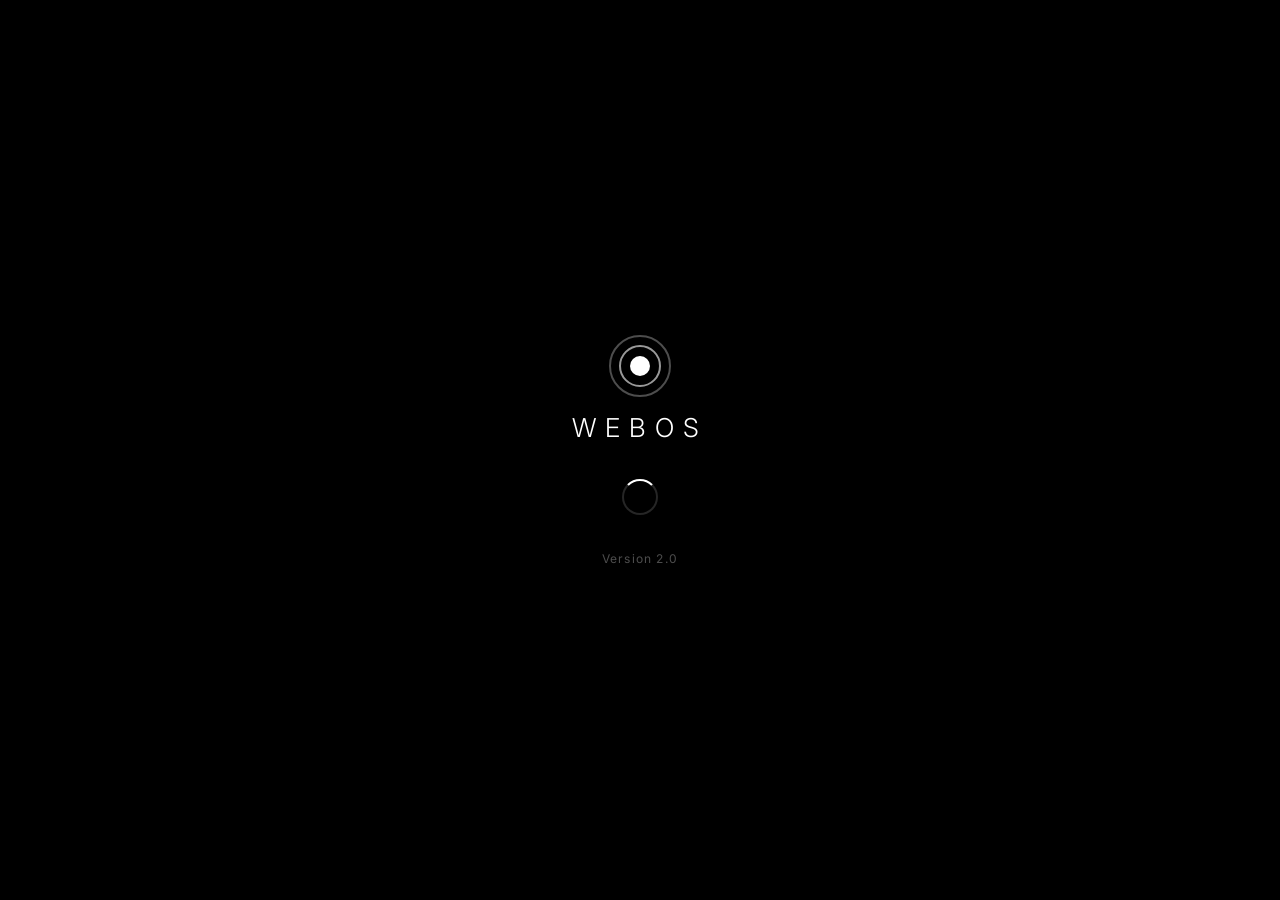
==== commit 5a6cb1f2: "Add files via upload" ====
--- a/index.html
+++ b/index.html
@@ -5,6 +5,7 @@
   <meta name="viewport" content="width=device-width, initial-scale=1.0" />
   <title>WebOS 2.0</title>
   <link rel="stylesheet" href="styles.css" />
+  <link rel="stylesheet" href="game-styles.css" />
 </head>
 <body>
 
@@ -133,6 +134,10 @@
           <div class="dock-icon"><svg viewBox="0 0 48 48" width="48" height="48"><rect width="48" height="48" rx="12" fill="#ff2d55"/><circle cx="24" cy="24" r="13" stroke="white" stroke-width="2.5" fill="none"/><circle cx="24" cy="24" r="4" fill="white"/><path d="M24 11 L28 20 L24 24" stroke="white" stroke-width="2" fill="none" stroke-linecap="round"/></svg></div>
           <span class="dock-label">Musik</span>
         </div>
+        <div class="dock-item" data-app="games" title="Spiele">
+          <div class="dock-icon"><svg viewBox="0 0 48 48" width="48" height="48"><rect width="48" height="48" rx="12" fill="#2c1654"/><rect x="7" y="16" width="34" height="22" rx="5" fill="#4a2a80"/><circle cx="17" cy="27" r="4" fill="#bf5af2" opacity=".9"/><rect x="28" y="23" width="8" height="2.5" rx="1.25" fill="white" opacity=".85"/><rect x="31.25" y="20" width="2.5" height="8" rx="1.25" fill="white" opacity=".85"/></svg></div>
+          <span class="dock-label">Spiele</span>
+        </div>
         <div class="dock-separator"></div>
         <div class="dock-item" data-app="settings" title="Einstellungen">
           <div class="dock-icon"><svg viewBox="0 0 48 48" width="48" height="48"><rect width="48" height="48" rx="12" fill="#8e8e93"/><circle cx="24" cy="24" r="6" stroke="white" stroke-width="2.5" fill="none"/><path d="M24 9v5M24 34v5M9 24h5M34 24h5M13.4 13.4l3.5 3.5M31.1 31.1l3.5 3.5M13.4 34.6l3.5-3.5M31.1 16.9l3.5-3.5" stroke="white" stroke-width="2.5" stroke-linecap="round"/></svg></div>
@@ -155,5 +160,6 @@
   <div id="toast-container"></div>
 
   <script src="script.js"></script>
+  <script src="game-manager.js"></script>
 </body>
 </html>
--- a/game-styles.css
+++ b/game-styles.css
@@ -0,0 +1,434 @@
+/* =====================================================
+   WebOS — game-styles.css
+   Game System Styles + UI Bug Fixes
+   ===================================================== */
+
+/* ═══════════════════════════════════════════════════
+   BUG FIX: White / light bar below dock
+   
+   Root causes:
+   1. body background bleeds through if not fully clipped
+   2. backdrop-filter on #dock-apps creates a compositing
+      layer that paints outside the rounded border  
+   3. #dock-desktop-dots adds unexpected height below apps
+   ═══════════════════════════════════════════════════ */
+
+/* 1. Hard-clip the entire viewport — no overflow anywhere */
+html {
+  height: 100%;
+  overflow: hidden;
+}
+body {
+  height: 100%;
+  overflow: hidden;
+  /* Give body a matching dark background so any accidental
+     bleed-through never shows white */
+  background: #0d0d1a;
+}
+
+/* 2. Shell must not paint outside viewport */
+#os-shell {
+  overflow: hidden !important;
+}
+
+/* 3. Dock: use isolation to contain the backdrop-filter layer.
+   Remove any bottom padding / gap that creates extra space. */
+#dock {
+  /* Re-declare position so nothing inherits a bad bottom */
+  position: fixed;
+  bottom: 10px;
+  left: 50%;
+  transform: translateX(-50%);
+  z-index: 500;
+  /* Contain the backdrop-filter stacking context */
+  isolation: isolate;
+  /* flex-direction: column adds height between dock-apps and dots;
+     keep gap small and explicitly sized */
+  display: flex;
+  flex-direction: column;
+  align-items: center;
+  gap: 4px;
+  /* Prevent the element itself from being wider than viewport */
+  max-width: calc(100vw - 32px);
+}
+
+/* 4. dock-apps: clip the backdrop-filter within the pill shape */
+#dock-apps {
+  /* overflow:hidden clips the blurred bg to the border-radius */
+  overflow: hidden;
+  /* Re-state the border-radius explicitly so it's certain */
+  border-radius: 20px;
+  /* Will-change triggers GPU compositing and prevents bleed */
+  will-change: transform;
+}
+
+/* 5. Desktop dots: fixed small height, no accidental expansion */
+#dock-desktop-dots {
+  display: flex;
+  align-items: center;
+  justify-content: center;
+  gap: 5px;
+  padding: 0;
+  height: 10px;       /* explicit — prevents height expansion */
+  min-height: 10px;
+  overflow: hidden;
+}
+
+/* 6. Desktops container: go full-height to bottom of viewport
+   (dock floats above via position:fixed — no bottom gap needed) */
+#desktops-container {
+  position: fixed;
+  top: 28px;   /* menubar height */
+  left: 0;
+  right: 0;
+  bottom: 0;   /* extend to true bottom — dock is fixed, not in flow */
+  overflow: hidden;
+}
+
+/* 7. Desktop slides: fill their container fully */
+.desktop-slide {
+  position: absolute;
+  top: 0; left: 0; right: 0; bottom: 0;
+  overflow: hidden;
+}
+
+/* 8. Desktop wallpaper: also fill fully */
+.desktop-wallpaper {
+  position: absolute;
+  inset: 0;
+}
+
+/* ═══════════════════════════════════════════════════
+   GAME WINDOW WRAP
+═══════════════════════════════════════════════════ */
+.game-window-wrap {
+  display: flex;
+  flex-direction: column;
+  height: 100%;
+  background: #0a0a14;
+  position: relative;
+  overflow: hidden;
+}
+
+/* Loading overlay */
+.game-load-overlay {
+  position: absolute;
+  inset: 0;
+  background: #0a0a14;
+  display: flex;
+  flex-direction: column;
+  align-items: center;
+  justify-content: center;
+  gap: 16px;
+  z-index: 10;
+  transition: opacity 0.35s ease;
+}
+.game-load-icon  { font-size: 56px; animation: game-pulse 1s ease infinite alternate; }
+.game-load-title { color: rgba(255,255,255,0.8); font-size: 16px; font-weight: 600; letter-spacing: 0.05em; }
+.game-load-spinner { position: relative; width: 32px; height: 32px; }
+.game-spinner-ring {
+  width: 32px; height: 32px;
+  border: 2.5px solid rgba(255,255,255,0.12);
+  border-top-color: var(--accent, #0a84ff);
+  border-radius: 50%;
+  animation: spin calc(0.7s * var(--anim-speed, 1)) linear infinite;
+}
+@keyframes game-pulse { from { transform: scale(1); } to { transform: scale(1.08); } }
+
+/* Game toolbar */
+.game-toolbar {
+  height: 36px;
+  flex-shrink: 0;
+  background: rgba(0,0,0,0.35);
+  border-bottom: 1px solid rgba(255,255,255,0.08);
+  display: flex;
+  align-items: center;
+  padding: 0 10px;
+  gap: 8px;
+}
+.game-tb-icon  { font-size: 16px; }
+.game-tb-title { color: rgba(255,255,255,0.9); font-size: 13px; font-weight: 600; }
+.game-tb-cat   { color: rgba(255,255,255,0.35); font-size: 11px; font-weight: 500; padding: 2px 7px; background: rgba(255,255,255,0.07); border-radius: 4px; }
+.game-tb-spacer { flex: 1; }
+.game-tb-btn {
+  background: rgba(255,255,255,0.08);
+  border: 1px solid rgba(255,255,255,0.12);
+  color: rgba(255,255,255,0.7);
+  font-size: 14px;
+  width: 28px; height: 28px;
+  border-radius: 6px;
+  cursor: pointer;
+  display: flex; align-items: center; justify-content: center;
+  transition: background 0.12s, color 0.12s, transform 0.1s;
+}
+.game-tb-btn:hover  { background: rgba(255,255,255,0.16); color: white; }
+.game-tb-btn:active { transform: scale(0.9); }
+
+/* Game iframe */
+.game-iframe-wrap {
+  flex: 1;
+  overflow: hidden;
+  position: relative;
+  background: #000;
+}
+.game-iframe {
+  width: 100%;
+  height: 100%;
+  border: none;
+  display: block;
+}
+
+/* Fullscreen */
+.game-iframe-wrap:fullscreen,
+.game-iframe-wrap:-webkit-full-screen {
+  background: #000;
+}
+.game-iframe-wrap:fullscreen .game-iframe,
+.game-iframe-wrap:-webkit-full-screen .game-iframe {
+  width: 100vw;
+  height: 100vh;
+}
+
+/* ═══════════════════════════════════════════════════
+   GAME CENTER APP
+═══════════════════════════════════════════════════ */
+.game-center-wrap {
+  display: flex;
+  height: 100%;
+  background: rgba(10,8,18,0.85);
+}
+
+.game-center-sidebar {
+  width: 195px;
+  flex-shrink: 0;
+  background: rgba(0,0,0,0.28);
+  border-right: 1px solid rgba(255,255,255,0.07);
+  padding: 0 0 16px;
+  display: flex;
+  flex-direction: column;
+  overflow: hidden;
+}
+
+.gc-sidebar-logo {
+  display: flex;
+  align-items: center;
+  gap: 10px;
+  padding: 16px 16px 14px;
+  color: white;
+  font-size: 14px;
+  font-weight: 700;
+  border-bottom: 1px solid rgba(255,255,255,0.06);
+  margin-bottom: 8px;
+}
+.gc-sidebar-logo-icon { font-size: 22px; }
+
+.gc-sidebar-item {
+  display: flex;
+  align-items: center;
+  gap: 10px;
+  padding: 8px 16px;
+  color: rgba(255,255,255,0.72);
+  font-size: 13px;
+  cursor: default;
+  border-radius: 8px;
+  margin: 1px 6px;
+  transition: background 0.12s, color 0.12s;
+}
+.gc-sidebar-item:hover  { background: rgba(255,255,255,0.08); color: white; }
+.gc-sidebar-item.active { background: rgba(10,132,255,0.28); color: white; }
+.gc-sidebar-item-icon   { font-size: 16px; width: 20px; text-align: center; }
+
+.gc-drop-hint {
+  margin: auto 10px 0;
+  padding: 10px 12px;
+  background: rgba(255,255,255,0.04);
+  border: 1.5px dashed rgba(255,255,255,0.14);
+  border-radius: 10px;
+  color: rgba(255,255,255,0.35);
+  font-size: 11px;
+  line-height: 1.5;
+  text-align: center;
+  cursor: default;
+  transition: border-color 0.2s, background 0.2s;
+}
+.gc-drop-hint:hover {
+  border-color: rgba(10,132,255,0.4);
+  background: rgba(10,132,255,0.06);
+}
+
+/* Main content */
+.game-center-main {
+  flex: 1;
+  display: flex;
+  flex-direction: column;
+  overflow: hidden;
+}
+
+.gc-search-row {
+  padding: 14px 16px 10px;
+  flex-shrink: 0;
+}
+.gc-search {
+  width: 100%;
+  background: rgba(255,255,255,0.08);
+  border: 1px solid rgba(255,255,255,0.12);
+  border-radius: 9px;
+  color: white;
+  font-size: 13px;
+  padding: 7px 12px;
+  outline: none;
+  transition: border-color 0.15s;
+  font-family: var(--font, sans-serif);
+}
+.gc-search:focus { border-color: var(--accent, #0a84ff); background: rgba(255,255,255,0.11); }
+.gc-search::placeholder { color: rgba(255,255,255,0.3); }
+
+/* Games grid */
+.gc-grid {
+  flex: 1;
+  overflow-y: auto;
+  padding: 6px 14px 14px;
+  display: grid;
+  grid-template-columns: repeat(auto-fill, minmax(180px, 1fr));
+  gap: 14px;
+  align-content: start;
+}
+
+/* Game card */
+.gc-card {
+  background: rgba(255,255,255,0.05);
+  border: 1px solid rgba(255,255,255,0.09);
+  border-radius: 14px;
+  overflow: hidden;
+  cursor: pointer;
+  transition: transform 0.18s cubic-bezier(0.175,0.885,0.32,1.275),
+              border-color 0.15s,
+              box-shadow 0.18s;
+  display: flex;
+  flex-direction: column;
+}
+.gc-card:hover {
+  transform: translateY(-4px) scale(1.02);
+  border-color: rgba(255,255,255,0.18);
+  box-shadow: 0 12px 32px rgba(0,0,0,0.45);
+}
+.gc-card:active { transform: scale(0.97); }
+
+.gc-card-cover {
+  height: 110px;
+  display: flex;
+  align-items: center;
+  justify-content: center;
+  position: relative;
+  overflow: hidden;
+}
+.gc-card-cover::after {
+  content: '';
+  position: absolute;
+  inset: 0;
+  background: linear-gradient(to bottom, transparent 40%, rgba(0,0,0,0.4));
+}
+.gc-card-icon {
+  font-size: 52px;
+  line-height: 1;
+  filter: drop-shadow(0 4px 12px rgba(0,0,0,0.5));
+  z-index: 1;
+  transition: transform 0.2s ease;
+}
+.gc-card:hover .gc-card-icon { transform: scale(1.1); }
+.gc-card-cat {
+  position: absolute;
+  top: 8px; right: 8px;
+  font-size: 9.5px;
+  font-weight: 700;
+  text-transform: uppercase;
+  letter-spacing: 0.07em;
+  background: rgba(0,0,0,0.5);
+  padding: 2px 7px;
+  border-radius: 4px;
+  z-index: 2;
+}
+
+.gc-card-info {
+  padding: 10px 12px 6px;
+  flex: 1;
+}
+.gc-card-title {
+  color: white;
+  font-size: 14px;
+  font-weight: 700;
+  margin-bottom: 4px;
+}
+.gc-card-desc {
+  color: rgba(255,255,255,0.45);
+  font-size: 11.5px;
+  line-height: 1.4;
+  display: -webkit-box;
+  -webkit-line-clamp: 2;
+  -webkit-box-orient: vertical;
+  overflow: hidden;
+}
+.gc-card-plays {
+  color: rgba(255,255,255,0.28);
+  font-size: 10.5px;
+  margin-top: 5px;
+}
+
+.gc-card-play {
+  width: calc(100% - 24px);
+  margin: 6px 12px 12px;
+  border: none;
+  color: white;
+  font-size: 12.5px;
+  font-weight: 700;
+  padding: 7px;
+  border-radius: 8px;
+  cursor: pointer;
+  letter-spacing: 0.04em;
+  transition: filter 0.15s, transform 0.1s;
+  font-family: var(--font, sans-serif);
+}
+.gc-card-play:hover  { filter: brightness(1.18); }
+.gc-card-play:active { transform: scale(0.95); }
+
+/* Empty state */
+.gc-empty {
+  grid-column: 1 / -1;
+  display: flex;
+  flex-direction: column;
+  align-items: center;
+  justify-content: center;
+  padding: 60px 20px;
+  color: rgba(255,255,255,0.25);
+  font-size: 14px;
+  text-align: center;
+  gap: 4px;
+}
+
+/* ═══════════════════════════════════════════════════
+   DOCK GAME ICON (injected by GameManager)
+═══════════════════════════════════════════════════ */
+.dock-item[data-app="games"] .dock-icon svg {
+  border-radius: 12px;
+}
+
+/* ═══════════════════════════════════════════════════
+   LIGHT MODE OVERRIDES
+═══════════════════════════════════════════════════ */
+.light-mode .game-center-wrap  { background: rgba(240,240,250,0.88); }
+.light-mode .game-center-sidebar { background: rgba(0,0,0,0.05); border-right-color: rgba(0,0,0,0.08); }
+.light-mode .gc-sidebar-logo   { color: #111; border-bottom-color: rgba(0,0,0,0.07); }
+.light-mode .gc-sidebar-item   { color: rgba(0,0,0,0.7); }
+.light-mode .gc-sidebar-item:hover  { background: rgba(0,0,0,0.06); color: #000; }
+.light-mode .gc-sidebar-item.active { background: rgba(10,132,255,0.18); }
+.light-mode .gc-card { background: rgba(255,255,255,0.7); border-color: rgba(0,0,0,0.1); }
+.light-mode .gc-card:hover { border-color: rgba(0,0,0,0.18); }
+.light-mode .gc-card-title { color: #111; }
+.light-mode .gc-card-desc  { color: rgba(0,0,0,0.5); }
+.light-mode .gc-search { background: rgba(0,0,0,0.07); border-color: rgba(0,0,0,0.12); color: #111; }
+.light-mode .gc-search::placeholder { color: rgba(0,0,0,0.3); }
+.light-mode .game-toolbar { background: rgba(255,255,255,0.6); border-bottom-color: rgba(0,0,0,0.08); }
+.light-mode .game-tb-title { color: #111; }
+.light-mode .game-tb-btn { background: rgba(0,0,0,0.07); border-color: rgba(0,0,0,0.1); color: #333; }
+.light-mode .game-tb-btn:hover { background: rgba(0,0,0,0.12); color: #000; }
+.light-mode .gc-drop-hint { color: rgba(0,0,0,0.35); border-color: rgba(0,0,0,0.14); }
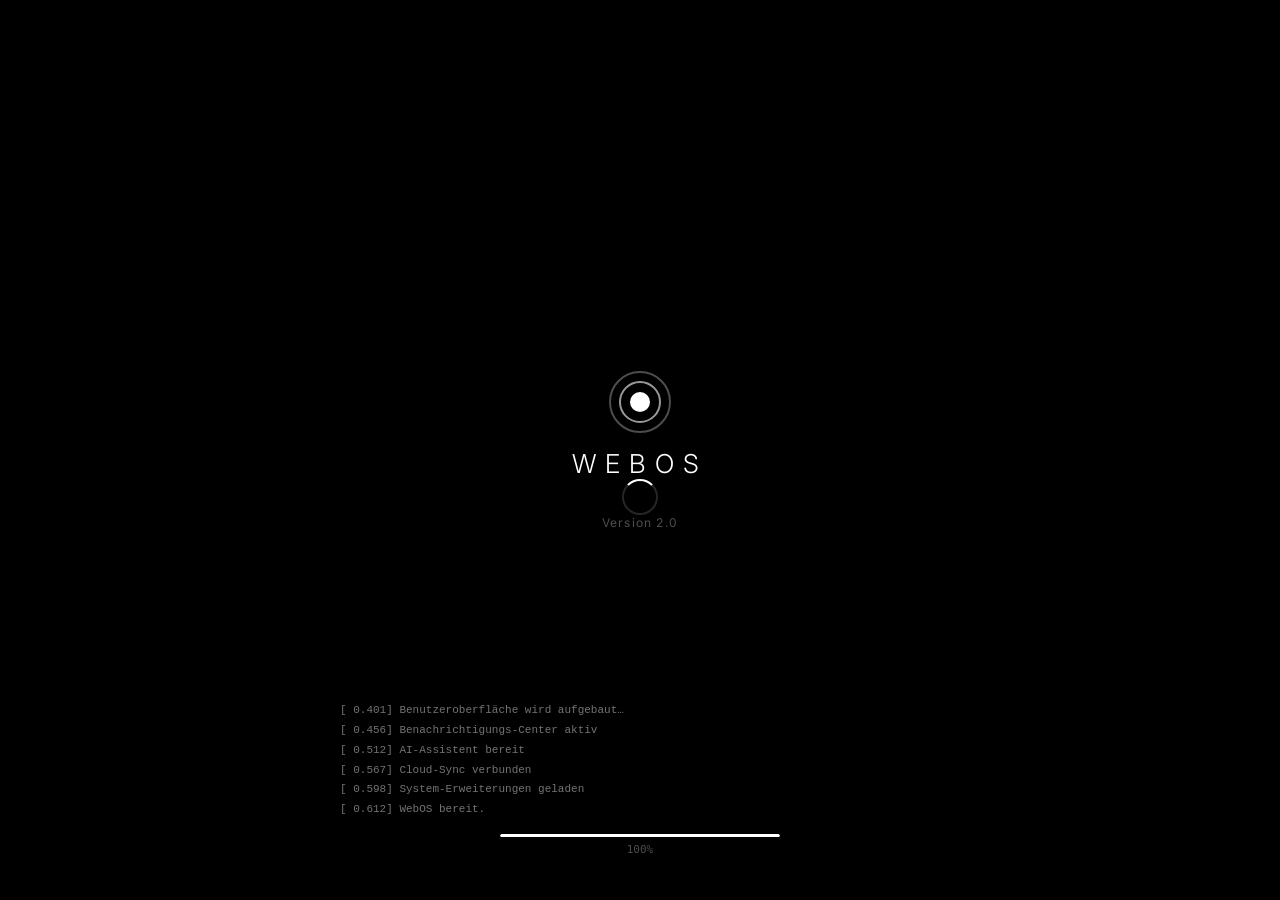
==== commit 44387d2e: "Add files via upload" ====
--- a/index.html
+++ b/index.html
@@ -6,6 +6,9 @@
   <title>WebOS 2.0</title>
   <link rel="stylesheet" href="styles.css" />
   <link rel="stylesheet" href="game-styles.css" />
+  <link rel="stylesheet" href="system-extensions-styles.css" />
+  <link rel="stylesheet" href="platform-styles.css" />
+  <link rel="stylesheet" href="webos-v3-styles.css" />
 </head>
 <body>
 
@@ -161,5 +164,8 @@
 
   <script src="script.js"></script>
   <script src="game-manager.js"></script>
+  <script src="system-extensions.js"></script>
+  <script src="platform-extensions.js"></script>
+  <script src="webos-v3.js"></script>
 </body>
 </html>
--- a/system-extensions-styles.css
+++ b/system-extensions-styles.css
@@ -0,0 +1,500 @@
+/* =====================================================
+   WebOS — system-extensions-styles.css
+   Task Manager, Quick Look, App Store, Widgets,
+   User Profiles, Dev Mode, Sound Feedback
+   ===================================================== */
+
+/* ═══════════════════════════════════════════════════
+   QUICK LOOK (Space-bar file preview)
+═══════════════════════════════════════════════════ */
+#quicklook-overlay {
+  position: fixed; inset: 0;
+  background: rgba(0,0,0,0.72);
+  backdrop-filter: blur(20px);
+  -webkit-backdrop-filter: blur(20px);
+  z-index: 7000;
+  display: flex; align-items: center; justify-content: center;
+  animation: ql-in 0.2s cubic-bezier(0.2,0,0,1) both;
+}
+#quicklook-overlay.closing {
+  animation: ql-out 0.18s ease both;
+}
+@keyframes ql-in  { from { opacity:0; } to { opacity:1; } }
+@keyframes ql-out { to   { opacity:0; } }
+
+.ql-card {
+  background: rgba(30,30,35,0.95);
+  border: 1px solid rgba(255,255,255,0.13);
+  border-radius: 16px;
+  overflow: hidden;
+  max-width: min(90vw, 800px);
+  max-height: min(88vh, 700px);
+  min-width: 380px;
+  display: flex; flex-direction: column;
+  box-shadow: 0 32px 80px rgba(0,0,0,0.65);
+  animation: ql-card-in 0.22s cubic-bezier(0.175,0.885,0.32,1.275) both;
+}
+@keyframes ql-card-in {
+  from { transform: scale(0.88) translateY(20px); opacity:0; }
+  to   { transform: scale(1) translateY(0);       opacity:1; }
+}
+
+.ql-header {
+  height: 44px; flex-shrink: 0;
+  background: rgba(255,255,255,0.04);
+  border-bottom: 1px solid rgba(255,255,255,0.07);
+  display: flex; align-items: center; padding: 0 16px; gap: 10px;
+}
+.ql-icon    { font-size: 18px; }
+.ql-title   { flex:1; color: rgba(255,255,255,0.88); font-size:13px; font-weight:600; overflow:hidden; text-overflow:ellipsis; white-space:nowrap; }
+.ql-close   { width:28px;height:28px;border-radius:50%;background:rgba(255,255,255,0.08);border:none;color:rgba(255,255,255,0.6);font-size:16px;cursor:pointer;display:flex;align-items:center;justify-content:center;transition:background .12s; }
+.ql-close:hover { background:rgba(255,69,58,0.8); color:white; }
+
+.ql-body {
+  flex: 1; overflow: auto; display: flex;
+  align-items: center; justify-content: center;
+  padding: 16px;
+  min-height: 200px;
+}
+.ql-image { max-width:100%; max-height:60vh; object-fit:contain; border-radius:6px; }
+.ql-text  { color:rgba(255,255,255,0.85); font-family:'Courier New',monospace; font-size:13px;
+  line-height:1.7; white-space:pre-wrap; word-break:break-all;
+  width:100%; align-self:flex-start; }
+.ql-json  { color:#30d158; font-family:'Courier New',monospace; font-size:12.5px;
+  line-height:1.6; white-space:pre; width:100%; align-self:flex-start; }
+.ql-json .jk { color:#0a84ff; }
+.ql-json .jv { color:#ff9f0a; }
+.ql-json .js { color:#30d158; }
+.ql-json .jn { color:#bf5af2; }
+.ql-footer {
+  height: 32px; flex-shrink:0;
+  border-top: 1px solid rgba(255,255,255,0.07);
+  display:flex; align-items:center; padding:0 16px;
+  color:rgba(255,255,255,0.35); font-size:11px; gap:16px;
+}
+.ql-hint { margin-left:auto; }
+
+/* ═══════════════════════════════════════════════════
+   TASK MANAGER
+═══════════════════════════════════════════════════ */
+.taskman-layout {
+  display:flex; flex-direction:column; height:100%;
+  background:rgba(8,8,14,0.88);
+}
+.taskman-header {
+  height:42px; flex-shrink:0;
+  background:rgba(0,0,0,0.25);
+  border-bottom:1px solid rgba(255,255,255,0.07);
+  display:flex; align-items:center; padding:0 14px; gap:10px;
+}
+.taskman-title { color:white; font-size:13px; font-weight:700; flex:1; }
+.taskman-sort  { background:rgba(255,255,255,0.07); border:1px solid rgba(255,255,255,0.1);
+  color:rgba(255,255,255,0.65); font-size:11.5px; padding:3px 10px; border-radius:6px;
+  cursor:pointer; transition:background .12s; }
+.taskman-sort:hover { background:rgba(255,255,255,0.13); color:white; }
+
+/* System stats bar */
+.taskman-stats {
+  display:flex; gap:0; border-bottom:1px solid rgba(255,255,255,0.07);
+  flex-shrink:0;
+}
+.ts-stat {
+  flex:1; padding:10px 16px; border-right:1px solid rgba(255,255,255,0.06);
+  display:flex; flex-direction:column; gap:4px;
+}
+.ts-stat:last-child { border-right:none; }
+.ts-label { color:rgba(255,255,255,0.38); font-size:10px; font-weight:700; text-transform:uppercase; letter-spacing:.07em; }
+.ts-value { color:white; font-size:18px; font-weight:300; }
+.ts-bar   { height:4px; background:rgba(255,255,255,0.08); border-radius:2px; overflow:hidden; }
+.ts-fill  { height:100%; border-radius:2px; transition:width .8s ease; }
+.ts-fill.cpu   { background:linear-gradient(90deg,#0a84ff,#30d158); }
+.ts-fill.mem   { background:linear-gradient(90deg,#bf5af2,#ff2d55); }
+.ts-fill.disk  { background:linear-gradient(90deg,#ff9f0a,#ffd60a); }
+
+/* Process table */
+.taskman-table-wrap { flex:1; overflow-y:auto; }
+.taskman-table { width:100%; border-collapse:collapse; }
+.taskman-table thead th {
+  position:sticky; top:0;
+  background:rgba(20,20,26,0.95); padding:8px 14px;
+  color:rgba(255,255,255,0.4); font-size:10.5px; font-weight:700;
+  text-transform:uppercase; letter-spacing:.07em;
+  text-align:left; border-bottom:1px solid rgba(255,255,255,0.07);
+  cursor:pointer; user-select:none; white-space:nowrap;
+}
+.taskman-table thead th:hover { color:rgba(255,255,255,.7); }
+.taskman-table thead th.sorted { color:var(--accent,#0a84ff); }
+
+.taskman-row { border-bottom:1px solid rgba(255,255,255,0.04); transition:background .12s; }
+.taskman-row:hover { background:rgba(255,255,255,.05); }
+.taskman-row td { padding:8px 14px; font-size:12.5px; vertical-align:middle; }
+
+.proc-name   { display:flex; align-items:center; gap:9px; }
+.proc-icon   { font-size:18px; }
+.proc-label  { color:rgba(255,255,255,.85); font-weight:500; }
+.proc-pid    { color:rgba(255,255,255,.3); font-size:10.5px; font-family:monospace; }
+
+.proc-status {
+  display:inline-flex; align-items:center; gap:5px;
+  font-size:11px; padding:2px 8px; border-radius:10px;
+}
+.proc-status.running    { background:rgba(48,209,88,.15);  color:#30d158; }
+.proc-status.background { background:rgba(10,132,255,.15); color:#0a84ff; }
+.proc-status.minimized  { background:rgba(255,159,10,.15); color:#ff9f0a; }
+
+.proc-status::before { content:''; width:5px; height:5px; border-radius:50%; background:currentColor; }
+
+.proc-cpu { font-family:monospace; font-size:12px; min-width:48px; }
+.proc-cpu.high { color:#ff453a; }
+.proc-cpu.mid  { color:#ff9f0a; }
+.proc-cpu.low  { color:rgba(255,255,255,.45); }
+
+.proc-mem { color:rgba(255,255,255,.5); font-family:monospace; font-size:12px; }
+
+/* Sparkline mini chart */
+.proc-spark { width:60px; height:22px; }
+
+.proc-actions { display:flex; gap:5px; justify-content:flex-end; }
+.proc-btn {
+  background:rgba(255,255,255,.07); border:1px solid rgba(255,255,255,.1);
+  color:rgba(255,255,255,.7); font-size:11px; padding:3px 9px; border-radius:5px;
+  cursor:pointer; transition:background .12s, color .12s;
+}
+.proc-btn:hover        { background:rgba(255,255,255,.14); color:white; }
+.proc-btn.kill:hover   { background:rgba(255,69,58,.25); color:#ff453a; border-color:rgba(255,69,58,.3); }
+.proc-btn.focus:hover  { background:rgba(10,132,255,.25); color:#0a84ff; border-color:rgba(10,132,255,.3); }
+
+.taskman-empty {
+  display:flex; flex-direction:column; align-items:center; justify-content:center;
+  padding:60px 20px; color:rgba(255,255,255,.25); font-size:13px; gap:10px;
+}
+
+/* ═══════════════════════════════════════════════════
+   APP STORE
+═══════════════════════════════════════════════════ */
+.appstore-layout { display:flex; height:100%; background:rgba(8,8,14,0.9); }
+
+.appstore-sidebar {
+  width:200px; flex-shrink:0;
+  background:rgba(0,0,0,.22);
+  border-right:1px solid rgba(255,255,255,.07);
+  padding:0; display:flex; flex-direction:column;
+}
+.appstore-sidebar-logo {
+  padding:18px 16px 14px;
+  border-bottom:1px solid rgba(255,255,255,.06);
+  margin-bottom:6px;
+}
+.appstore-sidebar-logo .as-logo-title { color:white; font-size:15px; font-weight:700; }
+.appstore-sidebar-logo .as-logo-sub   { color:rgba(255,255,255,.35); font-size:11px; margin-top:2px; }
+.as-nav-item {
+  display:flex; align-items:center; gap:9px;
+  padding:8px 16px; color:rgba(255,255,255,.72);
+  font-size:13px; cursor:default; border-radius:8px; margin:1px 6px;
+  transition:background .12s, color .12s;
+}
+.as-nav-item:hover  { background:rgba(255,255,255,.08); color:white; }
+.as-nav-item.active { background:rgba(10,132,255,.28); color:white; }
+.as-nav-icon { font-size:16px; width:20px; text-align:center; }
+.as-sidebar-spacer { flex:1; }
+.as-installed-count {
+  padding:10px 16px;
+  color:rgba(255,255,255,.3); font-size:11px;
+  border-top:1px solid rgba(255,255,255,.06);
+}
+
+.appstore-main { flex:1; display:flex; flex-direction:column; overflow:hidden; }
+.appstore-search-row {
+  padding:14px 16px 10px; flex-shrink:0;
+  display:flex; gap:8px; align-items:center;
+}
+.as-search {
+  flex:1; background:rgba(255,255,255,.08);
+  border:1px solid rgba(255,255,255,.12);
+  border-radius:9px; color:white; font-size:13px;
+  padding:7px 12px; outline:none;
+  transition:border-color .15s;
+  font-family:var(--font,sans-serif);
+}
+.as-search:focus { border-color:var(--accent,#0a84ff); }
+.as-search::placeholder { color:rgba(255,255,255,.3); }
+
+.appstore-content { flex:1; overflow-y:auto; padding:6px 14px 20px; }
+
+/* Featured banner */
+.as-featured {
+  border-radius:14px; overflow:hidden; margin-bottom:20px;
+  height:140px; position:relative; cursor:pointer;
+  background:linear-gradient(135deg,#1a0a3a,#0a1a4e);
+  display:flex; align-items:center; padding:0 28px; gap:20px;
+  transition:filter .15s;
+}
+.as-featured:hover { filter:brightness(1.1); }
+.as-featured-icon  { font-size:64px; filter:drop-shadow(0 8px 20px rgba(0,0,0,.5)); }
+.as-featured-info  { flex:1; }
+.as-featured-badge { color:var(--accent,#0a84ff); font-size:11px; font-weight:700; text-transform:uppercase; letter-spacing:.08em; margin-bottom:6px; }
+.as-featured-title { color:white; font-size:22px; font-weight:700; margin-bottom:4px; }
+.as-featured-desc  { color:rgba(255,255,255,.6); font-size:13px; }
+.as-featured-btn   { background:white; color:#1a0a3a; border:none; padding:8px 22px; border-radius:20px; font-weight:700; font-size:13px; cursor:pointer; transition:transform .1s; }
+.as-featured-btn:hover { transform:scale(1.04); }
+
+/* Section heading */
+.as-section-title {
+  color:rgba(255,255,255,.4); font-size:10.5px; font-weight:700;
+  text-transform:uppercase; letter-spacing:.08em;
+  margin:16px 0 10px; padding-bottom:6px;
+  border-bottom:1px solid rgba(255,255,255,.06);
+}
+
+/* App grid */
+.as-grid { display:grid; grid-template-columns:repeat(auto-fill,minmax(200px,1fr)); gap:12px; margin-bottom:16px; }
+
+.as-card {
+  background:rgba(255,255,255,.05); border:1px solid rgba(255,255,255,.08);
+  border-radius:14px; overflow:hidden; cursor:pointer;
+  transition:transform .18s cubic-bezier(.175,.885,.32,1.275), border-color .15s, box-shadow .18s;
+  display:flex; flex-direction:column;
+}
+.as-card:hover { transform:translateY(-3px); border-color:rgba(255,255,255,.16); box-shadow:0 10px 28px rgba(0,0,0,.4); }
+
+.as-card-header {
+  height:90px; display:flex; align-items:center; justify-content:center;
+  position:relative; overflow:hidden;
+}
+.as-card-icon   { font-size:48px; filter:drop-shadow(0 4px 12px rgba(0,0,0,.5)); z-index:1; }
+.as-card-cat    { position:absolute; top:8px; right:8px; font-size:9.5px; font-weight:700; text-transform:uppercase; letter-spacing:.06em; background:rgba(0,0,0,.5); padding:2px 7px; border-radius:4px; }
+
+.as-card-body   { padding:10px 12px 6px; flex:1; }
+.as-card-title  { color:white; font-size:13.5px; font-weight:700; margin-bottom:3px; }
+.as-card-dev    { color:rgba(255,255,255,.35); font-size:11px; margin-bottom:5px; }
+.as-card-desc   { color:rgba(255,255,255,.45); font-size:11.5px; line-height:1.4; display:-webkit-box; -webkit-line-clamp:2; -webkit-box-orient:vertical; overflow:hidden; }
+
+/* Rating stars */
+.as-stars { display:flex; align-items:center; gap:3px; margin-top:5px; }
+.as-star   { font-size:10px; color:#ffd60a; }
+.as-star.empty { color:rgba(255,255,255,.2); }
+.as-rating-count { color:rgba(255,255,255,.3); font-size:10px; margin-left:3px; }
+
+.as-card-footer { padding:8px 12px 12px; display:flex; align-items:center; gap:8px; }
+.as-install-btn {
+  flex:1; border:none; border-radius:20px; padding:6px 0;
+  font-size:12.5px; font-weight:700; cursor:pointer;
+  transition:filter .15s, transform .1s;
+}
+.as-install-btn:active { transform:scale(.95); }
+.as-install-btn.install { background:var(--accent,#0a84ff); color:white; }
+.as-install-btn.install:hover { filter:brightness(1.15); }
+.as-install-btn.installed { background:rgba(48,209,88,.15); color:#30d158; border:1px solid rgba(48,209,88,.3); }
+.as-install-btn.installed:hover { background:rgba(255,69,58,.15); color:#ff453a; }
+.as-install-btn.installing { background:rgba(255,255,255,.08); color:rgba(255,255,255,.5); pointer-events:none; }
+.as-size { color:rgba(255,255,255,.3); font-size:11px; }
+
+/* ═══════════════════════════════════════════════════
+   DESKTOP WIDGETS
+═══════════════════════════════════════════════════ */
+.desktop-widget {
+  position:absolute; pointer-events:all;
+  cursor:move; user-select:none;
+  animation:win-open .3s cubic-bezier(.175,.885,.32,1.275) both;
+}
+
+/* Clock widget */
+.widget-clock {
+  background:rgba(20,20,28,.78);
+  backdrop-filter:blur(16px); -webkit-backdrop-filter:blur(16px);
+  border:1px solid rgba(255,255,255,.12); border-radius:16px;
+  padding:16px 22px; min-width:160px;
+  box-shadow:0 8px 24px rgba(0,0,0,.4);
+  text-align:center;
+}
+.wc-time { color:white; font-size:38px; font-weight:200; letter-spacing:-1px; }
+.wc-date { color:rgba(255,255,255,.45); font-size:11px; margin-top:2px; }
+.wc-tz   { color:rgba(255,255,255,.25); font-size:10px; margin-top:1px; }
+
+/* Weather widget */
+.widget-weather {
+  background:rgba(10,40,80,.82);
+  backdrop-filter:blur(16px); -webkit-backdrop-filter:blur(16px);
+  border:1px solid rgba(255,255,255,.12); border-radius:16px;
+  padding:16px 20px; min-width:180px;
+  box-shadow:0 8px 24px rgba(0,0,0,.4);
+}
+.ww-top    { display:flex; align-items:center; justify-content:space-between; }
+.ww-icon   { font-size:40px; }
+.ww-temp   { color:white; font-size:36px; font-weight:200; }
+.ww-city   { color:rgba(255,255,255,.7); font-size:12px; font-weight:600; margin-top:6px; }
+.ww-desc   { color:rgba(255,255,255,.45); font-size:11px; }
+.ww-row    { display:flex; gap:14px; margin-top:10px; border-top:1px solid rgba(255,255,255,.08); padding-top:10px; }
+.ww-stat   { display:flex; flex-direction:column; gap:1px; }
+.ww-slabel { color:rgba(255,255,255,.35); font-size:10px; text-transform:uppercase; letter-spacing:.06em; }
+.ww-sval   { color:rgba(255,255,255,.75); font-size:12px; font-weight:500; }
+
+/* Notes widget */
+.widget-notes {
+  background:rgba(40,38,20,.82);
+  backdrop-filter:blur(16px); -webkit-backdrop-filter:blur(16px);
+  border:1px solid rgba(255,215,0,.18); border-radius:16px;
+  padding:0; min-width:200px; min-height:160px;
+  box-shadow:0 8px 24px rgba(0,0,0,.4);
+  display:flex; flex-direction:column; overflow:hidden;
+}
+.wn-header { padding:10px 14px; border-bottom:1px solid rgba(255,215,0,.1);
+  display:flex; align-items:center; gap:6px; }
+.wn-icon   { font-size:14px; }
+.wn-title  { color:rgba(255,215,0,.8); font-size:12px; font-weight:600; flex:1; }
+.wn-text   { flex:1; background:transparent; border:none; outline:none; resize:none;
+  color:rgba(255,255,255,.8); font-size:12.5px; line-height:1.65;
+  font-family:var(--font,sans-serif); padding:10px 14px; }
+
+/* Widget close / drag handle */
+.widget-handle {
+  position:absolute; top:6px; right:8px;
+  display:none; gap:4px;
+}
+.desktop-widget:hover .widget-handle { display:flex; }
+.widget-close-btn {
+  width:18px; height:18px; border-radius:50%;
+  background:rgba(255,69,58,.8); border:none; color:white;
+  font-size:10px; cursor:pointer; display:flex;
+  align-items:center; justify-content:center; line-height:1;
+  transition:filter .12s;
+}
+.widget-close-btn:hover { filter:brightness(1.2); }
+
+/* ═══════════════════════════════════════════════════
+   USER PROFILES
+═══════════════════════════════════════════════════ */
+#login-screen.multi-user .login-card { display:none; }
+
+.user-grid {
+  display:flex; flex-direction:column; align-items:center; gap:20px;
+  width:100%;
+}
+.user-cards-row {
+  display:flex; gap:24px; flex-wrap:wrap; justify-content:center;
+}
+.user-card {
+  display:flex; flex-direction:column; align-items:center; gap:10px;
+  padding:20px 24px; border-radius:18px;
+  background:rgba(255,255,255,.08);
+  border:1.5px solid rgba(255,255,255,.14);
+  cursor:pointer; min-width:130px;
+  transition:background .2s, border-color .2s, transform .18s;
+}
+.user-card:hover { background:rgba(255,255,255,.14); border-color:rgba(255,255,255,.28); transform:translateY(-4px); }
+.user-card.selected { border-color:var(--accent,#0a84ff); background:rgba(10,132,255,.15); }
+.user-avatar { font-size:48px; line-height:1; }
+.user-name   { color:white; font-size:14px; font-weight:600; }
+.user-role   { color:rgba(255,255,255,.4); font-size:11px; }
+
+.user-pw-row {
+  display:flex; flex-direction:column; align-items:center; gap:10px;
+  animation:win-open .25s ease both;
+}
+.user-pw-label { color:rgba(255,255,255,.7); font-size:13px; }
+.user-pw-input-wrap { display:flex; gap:8px; }
+
+/* Guest mode button */
+.guest-btn {
+  background:transparent; border:1px solid rgba(255,255,255,.18);
+  color:rgba(255,255,255,.55); font-size:12px; padding:6px 18px;
+  border-radius:20px; cursor:pointer; transition:background .15s, color .15s;
+  font-family:var(--font,sans-serif);
+}
+.guest-btn:hover { background:rgba(255,255,255,.1); color:white; }
+
+/* ═══════════════════════════════════════════════════
+   DEVELOPER MODE
+═══════════════════════════════════════════════════ */
+/* Dev mode toggle — shown in settings */
+#devmode-badge {
+  position:fixed; bottom:110px; right:14px;
+  background:rgba(48,209,88,.15); border:1px solid rgba(48,209,88,.3);
+  color:#30d158; font-size:11px; font-weight:700;
+  padding:4px 10px; border-radius:6px;
+  z-index:5000; cursor:pointer;
+  transition:background .15s;
+  display:none;
+}
+#devmode-badge.visible { display:block; }
+#devmode-badge:hover { background:rgba(48,209,88,.25); }
+
+.devpanel-layout { display:flex; flex-direction:column; height:100%; background:rgba(4,10,4,.95); }
+.devpanel-tabs {
+  display:flex; border-bottom:1px solid rgba(48,209,88,.2);
+  flex-shrink:0;
+}
+.devpanel-tab {
+  padding:8px 16px; color:rgba(48,209,88,.5); font-size:12px;
+  font-family:'Courier New',monospace; cursor:pointer; border:none; background:transparent;
+  transition:color .15s; border-bottom:2px solid transparent;
+}
+.devpanel-tab.active { color:#30d158; border-bottom-color:#30d158; }
+.devpanel-tab:hover  { color:rgba(48,209,88,.85); }
+
+.devpanel-section { flex:1; overflow:auto; display:none; }
+.devpanel-section.active { display:block; }
+
+.dev-log-output {
+  padding:10px 14px;
+  font-family:'Courier New',monospace; font-size:12px; line-height:1.6;
+}
+.dev-log-line { display:block; padding:1px 0; }
+.dev-log-line.event  { color:#30d158; }
+.dev-log-line.warn   { color:#ff9f0a; }
+.dev-log-line.error  { color:#ff453a; }
+.dev-log-line.info   { color:#0a84ff; }
+.dev-log-line.system { color:rgba(255,255,255,.4); }
+
+.dev-windows-table { width:100%; border-collapse:collapse; font-family:monospace; font-size:12px; }
+.dev-windows-table th { padding:6px 12px; color:rgba(48,209,88,.5); text-align:left;
+  border-bottom:1px solid rgba(48,209,88,.15); }
+.dev-windows-table td { padding:5px 12px; color:rgba(255,255,255,.65);
+  border-bottom:1px solid rgba(255,255,255,.04); }
+.dev-windows-table tr:hover td { background:rgba(48,209,88,.05); }
+
+.dev-state-pre { padding:14px; font-family:monospace; font-size:11.5px; line-height:1.6;
+  color:#30d158; white-space:pre; overflow:auto; }
+
+.dev-clear-btn {
+  position:sticky; top:8px; float:right; margin:8px;
+  background:rgba(48,209,88,.1); border:1px solid rgba(48,209,88,.25);
+  color:#30d158; font-size:11px; padding:3px 10px; border-radius:5px;
+  cursor:pointer; font-family:monospace;
+}
+.dev-clear-btn:hover { background:rgba(48,209,88,.2); }
+
+/* ═══════════════════════════════════════════════════
+   SOUND TOGGLE IN SETTINGS
+═══════════════════════════════════════════════════ */
+/* Reuses existing .settings-row, .toggle classes */
+
+/* ═══════════════════════════════════════════════════
+   ANIMATIONS: Global consistency improvements
+═══════════════════════════════════════════════════ */
+
+/* Hover lift for interactive elements */
+.lift-on-hover {
+  transition: transform calc(0.18s * var(--anim-speed,1)) cubic-bezier(.175,.885,.32,1.275);
+}
+.lift-on-hover:hover { transform: translateY(-2px); }
+
+/* Pulse badge */
+@keyframes pulse-badge {
+  0%,100% { transform:scale(1); }
+  50%      { transform:scale(1.08); }
+}
+
+/* ═══════════════════════════════════════════════════
+   LIGHT MODE OVERRIDES
+═══════════════════════════════════════════════════ */
+.light-mode .ql-card      { background:rgba(240,240,250,.96); border-color:rgba(0,0,0,.12); }
+.light-mode .ql-header    { background:rgba(0,0,0,.03); border-bottom-color:rgba(0,0,0,.07); }
+.light-mode .ql-title     { color:rgba(0,0,0,.8); }
+.light-mode .ql-text,
+.light-mode .ql-json      { color:rgba(0,0,0,.8); }
+.light-mode .ql-footer    { color:rgba(0,0,0,.35); border-top-color:rgba(0,0,0,.07); }
+.light-mode .taskman-layout { background:rgba(240,240,250,.9); }
+.light-mode .appstore-layout{ background:rgba(240,240,250,.9); }
+.light-mode .widget-clock,
+.light-mode .widget-weather { border-color:rgba(0,0,0,.12); }
--- a/platform-styles.css
+++ b/platform-styles.css
@@ -0,0 +1,466 @@
+/* =====================================================
+   WebOS — platform-styles.css
+   Browser Tabs · Notification Center · App Switcher
+   Cloud · Achievements · AI · Boot Sequence · Themes
+   ===================================================== */
+
+/* ═══════════════════════════════════════════════════
+   ENHANCED BOOT SEQUENCE
+═══════════════════════════════════════════════════ */
+#boot-screen {
+  flex-direction: column;
+  gap: 0;
+}
+#boot-log {
+  position: absolute; bottom: 80px; left: 50%; transform: translateX(-50%);
+  width: min(600px, 90vw); text-align: left;
+  font-family: 'Courier New', monospace; font-size: 11px;
+  color: rgba(255,255,255,0.45); line-height: 1.8;
+  max-height: 160px; overflow: hidden;
+}
+#boot-log .bl { display: block; animation: boot-line-in .15s ease both; }
+@keyframes boot-line-in { from { opacity:0; transform:translateX(-6px); } to { opacity:1; transform:none; } }
+#boot-progress-wrap {
+  position: absolute; bottom: 44px; left: 50%; transform: translateX(-50%);
+  width: min(280px, 70vw);
+}
+#boot-progress-bar {
+  height: 3px; background: rgba(255,255,255,0.12); border-radius: 2px; overflow: hidden;
+}
+#boot-progress-fill {
+  height: 100%; width: 0%; background: white; border-radius: 2px;
+  transition: width .25s ease;
+}
+#boot-progress-pct {
+  text-align: center; color: rgba(255,255,255,0.3); font-size: 11px;
+  margin-top: 6px; font-family: monospace;
+}
+
+/* ═══════════════════════════════════════════════════
+   BROWSER 2.0 — TAB SYSTEM
+═══════════════════════════════════════════════════ */
+.browser2-layout { display:flex; flex-direction:column; height:100%; background:#0a0a14; }
+
+.browser2-tabbar {
+  height: 36px; flex-shrink:0;
+  background: rgba(0,0,0,0.3);
+  border-bottom: 1px solid rgba(255,255,255,0.07);
+  display: flex; align-items: flex-end;
+  padding: 0 8px; gap: 2px; overflow-x: auto; overflow-y: hidden;
+}
+.browser2-tabbar::-webkit-scrollbar { height:3px; }
+
+.b2-tab {
+  height: 28px; min-width: 100px; max-width: 180px;
+  display: flex; align-items: center; gap: 6px;
+  padding: 0 10px; border-radius: 6px 6px 0 0;
+  background: rgba(255,255,255,0.06);
+  border: 1px solid rgba(255,255,255,0.08);
+  border-bottom: none; cursor: pointer; flex-shrink: 0;
+  transition: background .12s;
+}
+.b2-tab.active { background: rgba(255,255,255,0.14); border-color: rgba(255,255,255,0.14); }
+.b2-tab:hover:not(.active) { background: rgba(255,255,255,0.09); }
+.b2-tab-favicon { font-size: 12px; flex-shrink:0; }
+.b2-tab-title   { color: rgba(255,255,255,0.8); font-size: 12px; overflow:hidden; text-overflow:ellipsis; white-space:nowrap; flex:1; }
+.b2-tab.active .b2-tab-title { color: white; }
+.b2-tab-close   { width:16px;height:16px;border-radius:50%;background:transparent;border:none;color:rgba(255,255,255,0.4);font-size:12px;cursor:pointer;display:flex;align-items:center;justify-content:center;transition:background .1s; flex-shrink:0; }
+.b2-tab-close:hover { background:rgba(255,69,58,.7); color:white; }
+.b2-newtab {
+  height:28px; width:28px; margin-bottom:0; flex-shrink:0;
+  background:transparent; border:none; color:rgba(255,255,255,0.45);
+  font-size:18px; cursor:pointer; border-radius:6px; display:flex;
+  align-items:center; justify-content:center;
+  transition:background .12s, color .12s;
+}
+.b2-newtab:hover { background:rgba(255,255,255,0.1); color:white; }
+
+.browser2-toolbar {
+  height:44px; flex-shrink:0;
+  background:rgba(0,0,0,0.18);
+  border-bottom:1px solid rgba(255,255,255,0.06);
+  display:flex; align-items:center; padding:0 10px; gap:6px;
+}
+.b2-nav-btn {
+  background:rgba(255,255,255,0.07); border:1px solid rgba(255,255,255,0.1);
+  color:rgba(255,255,255,0.7); width:28px;height:28px;border-radius:50%;cursor:pointer;
+  display:flex;align-items:center;justify-content:center;font-size:14px;
+  transition:background .12s; flex-shrink:0;
+}
+.b2-nav-btn:hover { background:rgba(255,255,255,0.15); }
+.b2-nav-btn:disabled { opacity:.3; pointer-events:none; }
+.b2-url-bar {
+  flex:1; background:rgba(255,255,255,0.09);
+  border:1px solid rgba(255,255,255,0.12); border-radius:9px;
+  color:white; font-size:13px; padding:5px 12px; outline:none;
+  transition:border-color .15s; font-family:var(--font,sans-serif);
+}
+.b2-url-bar:focus { border-color:var(--accent,#0a84ff); background:rgba(255,255,255,0.12); }
+.b2-bookmark-btn {
+  background:transparent; border:none; color:rgba(255,255,255,0.45);
+  font-size:16px; cursor:pointer; width:28px;height:28px;border-radius:6px;
+  display:flex;align-items:center;justify-content:center;
+  transition:color .12s, background .12s; flex-shrink:0;
+}
+.b2-bookmark-btn:hover { color:#ffd60a; background:rgba(255,215,0,0.1); }
+.b2-bookmark-btn.bookmarked { color:#ffd60a; }
+
+.browser2-loading { height:2px; flex-shrink:0; background:transparent; position:relative; overflow:hidden; }
+.browser2-loading.active { background:rgba(255,255,255,0.08); }
+.browser2-loading.active::after { content:''; position:absolute;left:-60%;top:0;width:60%;height:100%;background:var(--accent,#0a84ff); animation:load-bar 1.2s ease infinite; }
+
+.browser2-pages { flex:1; position:relative; overflow:hidden; }
+.b2-page { position:absolute;inset:0;display:none; flex-direction:column; }
+.b2-page.active { display:flex; }
+
+/* New Tab / Home page */
+.b2-newtab-page {
+  flex:1; overflow-y:auto;
+  background:linear-gradient(160deg,#0a0a18,#141428);
+  padding:32px 24px;
+  display:flex; flex-direction:column; gap:24px;
+}
+.b2-home-greeting { color:white; font-size:22px; font-weight:300; letter-spacing:0.02em; }
+.b2-home-greeting strong { font-weight:700; }
+.b2-home-search {
+  display:flex; gap:8px; max-width:500px;
+}
+.b2-home-search-input {
+  flex:1; background:rgba(255,255,255,0.1);
+  border:1px solid rgba(255,255,255,0.18); border-radius:12px;
+  color:white; font-size:14px; padding:10px 16px; outline:none;
+  transition:border-color .15s; font-family:var(--font,sans-serif);
+}
+.b2-home-search-input:focus { border-color:var(--accent,#0a84ff); }
+.b2-home-search-btn {
+  background:var(--accent,#0a84ff); border:none; color:white;
+  border-radius:12px; padding:10px 18px; cursor:pointer; font-size:14px; font-weight:600;
+  transition:filter .12s;
+}
+.b2-home-search-btn:hover { filter:brightness(1.15); }
+
+.b2-section-title { color:rgba(255,255,255,0.4); font-size:11px; font-weight:700; text-transform:uppercase; letter-spacing:.08em; margin-bottom:10px; }
+.b2-quick-links   { display:flex; gap:10px; flex-wrap:wrap; }
+.b2-quick-link    { display:flex;flex-direction:column;align-items:center;gap:6px;padding:12px 16px;background:rgba(255,255,255,0.06);border:1px solid rgba(255,255,255,0.09);border-radius:12px;cursor:pointer;min-width:80px;transition:background .12s,transform .15s; }
+.b2-quick-link:hover { background:rgba(255,255,255,0.12); transform:translateY(-2px); }
+.b2-quick-link-icon { font-size:24px; }
+.b2-quick-link-label { color:rgba(255,255,255,0.7);font-size:11.5px; }
+
+.b2-bookmarks-grid { display:grid; grid-template-columns:repeat(auto-fill,minmax(160px,1fr)); gap:8px; }
+.b2-bookmark-card  { display:flex;align-items:center;gap:9px;padding:9px 12px;background:rgba(255,255,255,0.05);border:1px solid rgba(255,255,255,0.08);border-radius:10px;cursor:pointer;transition:background .12s; }
+.b2-bookmark-card:hover { background:rgba(255,255,255,0.1); }
+.b2-bookmark-card-icon  { font-size:20px; }
+.b2-bookmark-card-title { color:rgba(255,255,255,0.8);font-size:12.5px;overflow:hidden;text-overflow:ellipsis;white-space:nowrap; }
+.b2-bookmark-remove     { margin-left:auto;background:transparent;border:none;color:rgba(255,255,255,0.25);font-size:13px;cursor:pointer;padding:2px;transition:color .1s; }
+.b2-bookmark-remove:hover { color:#ff453a; }
+
+/* Search results */
+.b2-search-results { display:flex; flex-direction:column; gap:8px; }
+.b2-search-result  { padding:10px 14px; background:rgba(255,255,255,0.05); border:1px solid rgba(255,255,255,0.08); border-radius:10px; cursor:pointer; transition:background .12s; }
+.b2-search-result:hover { background:rgba(255,255,255,0.1); }
+.b2-result-title   { color:var(--accent,#0a84ff); font-size:13.5px; font-weight:600; margin-bottom:3px; }
+.b2-result-url     { color:rgba(255,255,255,0.35); font-size:11px; margin-bottom:4px; font-family:monospace; }
+.b2-result-snippet { color:rgba(255,255,255,0.6); font-size:12.5px; line-height:1.5; }
+
+/* ═══════════════════════════════════════════════════
+   NOTIFICATION CENTER
+═══════════════════════════════════════════════════ */
+#notif-center-btn {
+  position: relative; cursor: pointer;
+}
+#notif-badge {
+  position:absolute; top:-4px; right:-4px;
+  width:16px; height:16px; border-radius:50%;
+  background: var(--red,#ff453a); color:white;
+  font-size:9px; font-weight:700; line-height:16px; text-align:center;
+  display:none; animation:pulse-badge 1.5s ease infinite;
+}
+#notif-badge.visible { display:block; }
+
+#notif-panel {
+  position:fixed; top:36px; right:8px;
+  width:360px; max-height:calc(100vh - 120px);
+  background:rgba(28,28,35,0.96);
+  backdrop-filter:blur(24px); -webkit-backdrop-filter:blur(24px);
+  border:1px solid rgba(255,255,255,0.13); border-radius:14px;
+  box-shadow:0 20px 60px rgba(0,0,0,0.55);
+  z-index:6000; display:none; flex-direction:column; overflow:hidden;
+  animation:ctx-open .15s ease both;
+}
+#notif-panel.open { display:flex; }
+
+.np-header {
+  display:flex; align-items:center; padding:12px 16px;
+  border-bottom:1px solid rgba(255,255,255,0.07);
+}
+.np-title      { color:white; font-size:14px; font-weight:700; flex:1; }
+.np-clear-btn  { background:transparent;border:none;color:rgba(255,255,255,0.4);font-size:12px;cursor:pointer;transition:color .12s; }
+.np-clear-btn:hover { color:white; }
+
+.np-list       { flex:1; overflow-y:auto; padding:8px; }
+.np-empty      { padding:40px;text-align:center;color:rgba(255,255,255,0.28);font-size:13px; }
+
+.np-item {
+  display:flex;align-items:flex-start;gap:10px;padding:10px 12px;
+  border-radius:10px;cursor:pointer;margin-bottom:4px;
+  transition:background .12s;
+  border-left:3px solid transparent;
+}
+.np-item:hover { background:rgba(255,255,255,0.07); }
+.np-item.unread { border-left-color:var(--accent,#0a84ff); }
+.np-item-icon  { font-size:20px;flex-shrink:0;margin-top:1px; }
+.np-item-body  { flex:1; }
+.np-item-title { color:rgba(255,255,255,0.9);font-size:13px;font-weight:600;margin-bottom:2px; }
+.np-item-msg   { color:rgba(255,255,255,0.5);font-size:12px;line-height:1.4; }
+.np-item-time  { color:rgba(255,255,255,0.28);font-size:10.5px;margin-top:3px; }
+
+/* ═══════════════════════════════════════════════════
+   ALT+TAB APP SWITCHER
+═══════════════════════════════════════════════════ */
+#app-switcher {
+  position:fixed; inset:0;
+  background:rgba(0,0,0,0.65); backdrop-filter:blur(16px); -webkit-backdrop-filter:blur(16px);
+  z-index:8000; display:none; align-items:center; justify-content:center;
+  animation:ctx-open .12s ease both;
+}
+#app-switcher.open { display:flex; }
+
+.app-switcher-wrap {
+  background:rgba(30,30,40,0.94);
+  border:1px solid rgba(255,255,255,0.13); border-radius:18px;
+  padding:20px 24px; display:flex; gap:16px; flex-wrap:wrap;
+  justify-content:center; max-width:min(90vw,800px);
+  box-shadow:0 24px 60px rgba(0,0,0,0.6);
+}
+.as-win-card {
+  display:flex; flex-direction:column; align-items:center; gap:8px;
+  padding:14px 18px; border-radius:12px; cursor:pointer;
+  border:2px solid transparent; min-width:100px; max-width:140px;
+  transition:background .12s, border-color .12s, transform .15s;
+}
+.as-win-card:hover  { background:rgba(255,255,255,0.1); transform:scale(1.04); }
+.as-win-card.active { background:rgba(10,132,255,0.2); border-color:var(--accent,#0a84ff); }
+.as-win-icon   { font-size:36px; }
+.as-win-title  { color:rgba(255,255,255,0.85);font-size:12px;font-weight:500;text-align:center;word-break:break-word;line-height:1.3; }
+.as-win-status { font-size:10px;color:rgba(255,255,255,0.35); }
+.as-hint { color:rgba(255,255,255,0.28);font-size:11px;text-align:center;margin-top:8px;width:100%; }
+
+/* ═══════════════════════════════════════════════════
+   AI ASSISTANT APP
+═══════════════════════════════════════════════════ */
+.ai-layout { display:flex; flex-direction:column; height:100%; background:rgba(8,8,18,0.9); }
+.ai-messages {
+  flex:1; overflow-y:auto; padding:16px;
+  display:flex; flex-direction:column; gap:12px;
+}
+.ai-msg { display:flex; gap:10px; max-width:88%; animation:win-open .2s ease both; }
+.ai-msg.user  { align-self:flex-end; flex-direction:row-reverse; }
+.ai-msg.system { align-self:flex-start; }
+.ai-msg-avatar { width:30px;height:30px;border-radius:50%;display:flex;align-items:center;justify-content:center;font-size:16px;flex-shrink:0;background:rgba(255,255,255,0.08); }
+.ai-msg.user .ai-msg-avatar { background:var(--accent,#0a84ff); }
+.ai-msg-bubble { padding:10px 14px; border-radius:14px; font-size:13.5px; line-height:1.6; }
+.ai-msg.user   .ai-msg-bubble { background:var(--accent,#0a84ff); color:white; border-radius:14px 14px 4px 14px; }
+.ai-msg.system .ai-msg-bubble { background:rgba(255,255,255,0.09); color:rgba(255,255,255,0.88); border-radius:14px 14px 14px 4px; }
+.ai-msg.typing .ai-msg-bubble { background:rgba(255,255,255,0.07); }
+.ai-typing-dots span { display:inline-block;width:6px;height:6px;border-radius:50%;background:rgba(255,255,255,0.5);margin:0 2px;animation:typing-dot 1.2s ease infinite; }
+.ai-typing-dots span:nth-child(2) { animation-delay:.2s; }
+.ai-typing-dots span:nth-child(3) { animation-delay:.4s; }
+@keyframes typing-dot { 0%,100%{transform:translateY(0);opacity:.5} 50%{transform:translateY(-5px);opacity:1} }
+
+.ai-toolbar {
+  flex-shrink:0; border-top:1px solid rgba(255,255,255,0.07);
+  padding:10px 14px; display:flex; gap:8px; align-items:flex-end;
+  background:rgba(0,0,0,0.2);
+}
+.ai-input {
+  flex:1; background:rgba(255,255,255,0.09);
+  border:1px solid rgba(255,255,255,0.13); border-radius:12px;
+  color:white; font-size:13.5px; padding:9px 14px; outline:none; resize:none;
+  min-height:40px; max-height:120px; font-family:var(--font,sans-serif);
+  transition:border-color .15s; line-height:1.5;
+}
+.ai-input:focus { border-color:var(--accent,#0a84ff); }
+.ai-input::placeholder { color:rgba(255,255,255,0.3); }
+.ai-send {
+  background:var(--accent,#0a84ff); border:none; color:white;
+  width:40px;height:40px;border-radius:50%;cursor:pointer;font-size:18px;
+  display:flex;align-items:center;justify-content:center;flex-shrink:0;
+  transition:filter .12s, transform .1s;
+}
+.ai-send:hover { filter:brightness(1.15); }
+.ai-send:active { transform:scale(.92); }
+.ai-suggestions { display:flex; gap:6px; flex-wrap:wrap; padding:8px 14px 0; flex-shrink:0; }
+.ai-suggest-btn {
+  background:rgba(255,255,255,0.07); border:1px solid rgba(255,255,255,0.1);
+  color:rgba(255,255,255,0.65); font-size:12px; padding:4px 11px;
+  border-radius:20px; cursor:pointer; transition:background .12s;
+  font-family:var(--font,sans-serif);
+}
+.ai-suggest-btn:hover { background:rgba(255,255,255,0.14); color:white; }
+
+/* ═══════════════════════════════════════════════════
+   ACHIEVEMENTS SYSTEM
+═══════════════════════════════════════════════════ */
+.achievement-toast {
+  display:flex; align-items:center; gap:12px; padding:12px 16px;
+  background:linear-gradient(135deg,rgba(255,215,0,0.15),rgba(255,159,10,0.1));
+  border:1px solid rgba(255,215,0,0.3); border-radius:12px;
+  min-width:260px;
+}
+.ach-icon  { font-size:28px; }
+.ach-info  { flex:1; }
+.ach-title { color:#ffd60a; font-size:13px; font-weight:700; }
+.ach-desc  { color:rgba(255,255,255,0.65); font-size:12px; margin-top:2px; }
+
+.achievements-layout { display:flex; flex-direction:column; height:100%; background:rgba(8,8,18,.9); }
+.ach-header { padding:16px 20px; border-bottom:1px solid rgba(255,255,255,0.07); }
+.ach-stats  { display:flex; gap:20px; margin-top:10px; }
+.ach-stat   { display:flex; flex-direction:column; gap:2px; }
+.ach-stat-val { color:white; font-size:20px; font-weight:300; }
+.ach-stat-lbl { color:rgba(255,255,255,0.4); font-size:10.5px; text-transform:uppercase; letter-spacing:.07em; }
+.ach-progress-bar { height:6px; background:rgba(255,255,255,0.1); border-radius:3px; margin-top:10px; }
+.ach-progress-fill{ height:100%; background:linear-gradient(90deg,#ffd60a,#ff9f0a); border-radius:3px; transition:width .6s ease; }
+
+.ach-grid { flex:1; overflow-y:auto; padding:14px; display:grid; grid-template-columns:repeat(auto-fill,minmax(160px,1fr)); gap:10px; align-content:start; }
+.ach-card {
+  background:rgba(255,255,255,0.05); border:1px solid rgba(255,255,255,0.09);
+  border-radius:12px; padding:14px; display:flex; flex-direction:column; gap:8px;
+  transition:transform .15s, border-color .15s;
+}
+.ach-card.unlocked { border-color:rgba(255,215,0,0.3); background:rgba(255,215,0,0.06); }
+.ach-card:hover    { transform:translateY(-2px); }
+.ach-card-icon  { font-size:32px; }
+.ach-card-name  { color:rgba(255,255,255,0.88); font-size:13px; font-weight:600; }
+.ach-card-desc  { color:rgba(255,255,255,0.45); font-size:11.5px; line-height:1.4; }
+.ach-card.locked .ach-card-icon { filter:grayscale(1) opacity(.35); }
+.ach-card.locked .ach-card-name { color:rgba(255,255,255,0.4); }
+.ach-card-pts   { color:#ffd60a; font-size:11px; font-weight:700; margin-top:auto; }
+
+/* ═══════════════════════════════════════════════════
+   CLOUD STORAGE
+═══════════════════════════════════════════════════ */
+.cloud-layout { display:flex; flex-direction:column; height:100%; background:rgba(8,8,18,.9); }
+.cloud-header { padding:14px 18px; border-bottom:1px solid rgba(255,255,255,0.07); display:flex; align-items:center; gap:12px; }
+.cloud-title  { color:white; font-size:14px; font-weight:700; flex:1; }
+.cloud-sync-btn {
+  background:var(--accent,#0a84ff); border:none; color:white;
+  padding:6px 16px; border-radius:8px; cursor:pointer; font-size:12.5px; font-weight:600;
+  transition:filter .12s, transform .1s; font-family:var(--font,sans-serif);
+}
+.cloud-sync-btn:hover { filter:brightness(1.15); }
+.cloud-sync-btn:active { transform:scale(.95); }
+.cloud-sync-btn.syncing { background:rgba(255,255,255,0.15); color:rgba(255,255,255,0.5); pointer-events:none; animation:cloud-pulse 1s ease infinite; }
+@keyframes cloud-pulse { 0%,100%{opacity:1} 50%{opacity:.5} }
+
+.cloud-stats { display:grid; grid-template-columns:repeat(3,1fr); border-bottom:1px solid rgba(255,255,255,0.07); }
+.cloud-stat  { padding:12px 18px; border-right:1px solid rgba(255,255,255,0.06); }
+.cloud-stat:last-child { border-right:none; }
+.cs-val  { color:white; font-size:18px; font-weight:300; }
+.cs-lbl  { color:rgba(255,255,255,0.38); font-size:10.5px; text-transform:uppercase; letter-spacing:.07em; }
+
+.cloud-files  { flex:1; overflow-y:auto; padding:10px 14px; }
+.cloud-file-item {
+  display:flex; align-items:center; gap:10px; padding:8px 12px;
+  border-radius:9px; cursor:default; transition:background .12s;
+  border-bottom:1px solid rgba(255,255,255,0.04);
+}
+.cloud-file-item:hover { background:rgba(255,255,255,0.06); }
+.cf-icon  { font-size:22px; flex-shrink:0; }
+.cf-info  { flex:1; }
+.cf-name  { color:rgba(255,255,255,0.85); font-size:13px; }
+.cf-meta  { color:rgba(255,255,255,0.35); font-size:11px; margin-top:1px; }
+.cf-actions { display:flex; gap:5px; }
+.cf-btn { background:rgba(255,255,255,0.07); border:1px solid rgba(255,255,255,0.1); color:rgba(255,255,255,0.65); font-size:11px; padding:3px 9px; border-radius:5px; cursor:pointer; transition:background .12s; }
+.cf-btn:hover { background:rgba(255,255,255,0.14); color:white; }
+
+/* ═══════════════════════════════════════════════════
+   THEMES — Neon + Glass
+═══════════════════════════════════════════════════ */
+body.theme-neon {
+  --accent: #00ff88;
+  --glass-bg: rgba(0,20,10,0.88);
+  --glass-border: rgba(0,255,136,0.2);
+}
+body.theme-neon #menubar  { background:rgba(0,20,10,0.75); border-bottom-color:rgba(0,255,136,0.15); }
+body.theme-neon #dock-apps { background:rgba(0,255,136,0.07); border-color:rgba(0,255,136,0.2); }
+body.theme-neon .window   { background:rgba(0,20,10,0.88); border-color:rgba(0,255,136,0.2); }
+body.theme-neon .window-title { color:rgba(0,255,136,0.9); }
+body.theme-neon .desktop-wallpaper { background:radial-gradient(ellipse at 30% 40%,rgba(0,255,136,0.25) 0%,transparent 55%),radial-gradient(ellipse at 70% 70%,rgba(0,100,50,0.3) 0%,transparent 50%),linear-gradient(160deg,#001408 0%,#001a0e 100%) !important; }
+
+body.theme-glass {
+  --glass-bg: rgba(255,255,255,0.08);
+  --glass-border: rgba(255,255,255,0.25);
+  --blur: blur(40px);
+}
+body.theme-glass .window  { background:rgba(255,255,255,0.08); }
+body.theme-glass #dock-apps { background:rgba(255,255,255,0.08); }
+body.theme-glass #menubar  { background:rgba(255,255,255,0.06); }
+
+/* ═══════════════════════════════════════════════════
+   DOCK — Position Variants
+═══════════════════════════════════════════════════ */
+body.dock-left #dock {
+  bottom:auto; top:50%; right:auto; left:10px;
+  transform:translateY(-50%);
+  flex-direction:column;
+}
+body.dock-left #dock-apps { flex-direction:column; border-radius:20px; padding:10px 8px; }
+body.dock-left #dock-desktop-dots { flex-direction:column; }
+
+/* ═══════════════════════════════════════════════════
+   GRADIENT EDITOR (in Settings)
+═══════════════════════════════════════════════════ */
+.grad-editor { display:flex; flex-direction:column; gap:12px; padding:8px 0; }
+.grad-preview { height:80px; border-radius:10px; transition:background .3s; border:1px solid rgba(255,255,255,0.1); }
+.grad-controls { display:grid; grid-template-columns:1fr 1fr; gap:10px; }
+.grad-control  { display:flex; flex-direction:column; gap:4px; }
+.grad-label    { color:rgba(255,255,255,0.45); font-size:11px; text-transform:uppercase; letter-spacing:.06em; }
+.grad-swatch   { height:32px; border-radius:8px; border:2px solid rgba(255,255,255,0.2); cursor:pointer; transition:transform .12s; }
+.grad-swatch:hover { transform:scale(1.04); }
+.grad-apply    { background:var(--accent,#0a84ff); border:none; color:white; padding:8px; border-radius:8px; cursor:pointer; font-size:13px; font-weight:600; transition:filter .12s; font-family:var(--font,sans-serif); }
+.grad-apply:hover { filter:brightness(1.15); }
+
+/* ═══════════════════════════════════════════════════
+   CHAT APP
+═══════════════════════════════════════════════════ */
+.chat-layout { display:flex; height:100%; background:rgba(8,8,18,.9); }
+.chat-sidebar {
+  width:220px; flex-shrink:0; background:rgba(0,0,0,.25);
+  border-right:1px solid rgba(255,255,255,.07);
+  display:flex; flex-direction:column;
+}
+.chat-sidebar-title { padding:12px 16px; color:rgba(255,255,255,.7); font-size:12px; font-weight:700; text-transform:uppercase; letter-spacing:.07em; border-bottom:1px solid rgba(255,255,255,.06); }
+.chat-user-list { flex:1; overflow-y:auto; padding:8px 0; }
+.chat-user-item { display:flex;align-items:center;gap:9px;padding:8px 14px;cursor:pointer;transition:background .12s;border-radius:8px;margin:1px 6px; }
+.chat-user-item:hover { background:rgba(255,255,255,.07); }
+.chat-user-item.active { background:rgba(10,132,255,.2); }
+.chat-user-avatar { font-size:20px; position:relative; flex-shrink:0; }
+.chat-status-dot  { position:absolute;bottom:0;right:0;width:7px;height:7px;border-radius:50%;border:1.5px solid rgba(8,8,18,1); }
+.chat-status-dot.online { background:#30d158; }
+.chat-status-dot.away   { background:#ff9f0a; }
+.chat-status-dot.offline{ background:#636366; }
+.chat-user-info  { flex:1; }
+.chat-user-name  { color:rgba(255,255,255,.85); font-size:13px; font-weight:500; }
+.chat-user-status{ color:rgba(255,255,255,.38); font-size:11px; }
+
+.chat-main { flex:1; display:flex; flex-direction:column; }
+.chat-header { height:44px;flex-shrink:0;border-bottom:1px solid rgba(255,255,255,.07);display:flex;align-items:center;padding:0 16px;gap:10px; }
+.chat-header-name { color:white;font-size:14px;font-weight:600;flex:1; }
+.chat-messages { flex:1;overflow-y:auto;padding:14px 16px;display:flex;flex-direction:column;gap:8px; }
+.chat-msg { display:flex;gap:8px;max-width:80%; }
+.chat-msg.mine { align-self:flex-end;flex-direction:row-reverse; }
+.chat-msg-avatar { font-size:18px;flex-shrink:0; }
+.chat-msg-bubble { padding:8px 12px;border-radius:12px;font-size:13px;line-height:1.5; }
+.chat-msg.other .chat-msg-bubble { background:rgba(255,255,255,.1);color:rgba(255,255,255,.88);border-radius:12px 12px 12px 3px; }
+.chat-msg.mine  .chat-msg-bubble { background:var(--accent,#0a84ff);color:white;border-radius:12px 12px 3px 12px; }
+.chat-msg-time { color:rgba(255,255,255,.25);font-size:10px;align-self:flex-end;margin-bottom:2px; }
+.chat-input-row { padding:10px 14px;border-top:1px solid rgba(255,255,255,.07);display:flex;gap:8px;background:rgba(0,0,0,.2); }
+.chat-input { flex:1;background:rgba(255,255,255,.09);border:1px solid rgba(255,255,255,.12);border-radius:10px;color:white;font-size:13px;padding:7px 12px;outline:none;transition:border-color .15s;font-family:var(--font,sans-serif); }
+.chat-input:focus { border-color:var(--accent,#0a84ff); }
+.chat-send-btn { background:var(--accent,#0a84ff);border:none;color:white;width:36px;height:36px;border-radius:50%;cursor:pointer;font-size:16px;display:flex;align-items:center;justify-content:center;transition:filter .12s; }
+.chat-send-btn:hover { filter:brightness(1.15); }
+
+/* Light mode adjustments */
+.light-mode .browser2-layout,.light-mode .ai-layout,.light-mode .chat-layout,.light-mode .achievements-layout,.light-mode .cloud-layout { background:rgba(240,240,250,.9); }
+.light-mode .b2-newtab-page { background:linear-gradient(160deg,#e8e8f8,#f0f0fa); }
+.light-mode .b2-home-greeting,.light-mode .ai-msg.system .ai-msg-bubble,.light-mode .chat-msg.other .chat-msg-bubble { color:rgba(0,0,0,.8); }
--- a/webos-v3-styles.css
+++ b/webos-v3-styles.css
@@ -0,0 +1,464 @@
+/* =====================================================
+   WebOS v3 — webos-v3-styles.css
+   Plugin System · SDK · Live Activity · Profile 2.0
+   Window Effects · Easter Eggs · Session · Signature Feature
+   ===================================================== */
+
+/* ═══════════════════════════════════════════════════
+   WINDOW EFFECTS 2.0 — Shake, Dynamic Shadow, Glow
+═══════════════════════════════════════════════════ */
+@keyframes window-shake {
+  0%,100% { transform: translateX(0); }
+  10%,50%  { transform: translateX(-8px); }
+  20%,40%  { transform: translateX(8px); }
+  30%      { transform: translateX(-6px); }
+  60%      { transform: translateX(5px); }
+  70%      { transform: translateX(-4px); }
+  80%,90%  { transform: translateX(3px); }
+}
+.window.shake { animation: window-shake 0.45s cubic-bezier(.36,.07,.19,.97) both; }
+
+.window { transition: box-shadow 0.3s ease, filter 0.25s ease; }
+.window:not(.inactive) {
+  box-shadow: 0 28px 70px rgba(0,0,0,0.6), 0 0 0 0.5px rgba(255,255,255,0.1) inset,
+              0 0 40px rgba(var(--accent-rgb, 10,132,255), 0.08);
+}
+.window.inactive { filter: brightness(0.85) saturate(0.8); }
+
+/* ═══════════════════════════════════════════════════
+   PLUGIN MANAGER
+═══════════════════════════════════════════════════ */
+.plugin-layout { display:flex; height:100%; background:rgba(8,8,18,.92); }
+
+.plugin-sidebar {
+  width:200px; flex-shrink:0;
+  background:rgba(0,0,0,.28); border-right:1px solid rgba(255,255,255,.07);
+  display:flex; flex-direction:column; padding:0;
+}
+.plugin-sidebar-title {
+  padding:14px 16px; color:white; font-size:13px; font-weight:700;
+  border-bottom:1px solid rgba(255,255,255,.06); letter-spacing:-.2px;
+  display:flex; align-items:center; gap:8px;
+}
+.plugin-nav-item {
+  display:flex; align-items:center; gap:9px; padding:8px 16px;
+  color:rgba(255,255,255,.72); font-size:13px; cursor:default;
+  border-radius:8px; margin:1px 6px; transition:background .12s, color .12s;
+}
+.plugin-nav-item:hover  { background:rgba(255,255,255,.08); color:white; }
+.plugin-nav-item.active { background:rgba(10,132,255,.28); color:white; }
+
+.plugin-main { flex:1; display:flex; flex-direction:column; overflow:hidden; }
+.plugin-toolbar {
+  height:50px; flex-shrink:0; padding:0 16px;
+  display:flex; align-items:center; gap:10px;
+  border-bottom:1px solid rgba(255,255,255,.07);
+}
+.plugin-search {
+  flex:1; background:rgba(255,255,255,.08); border:1px solid rgba(255,255,255,.12);
+  border-radius:9px; color:white; font-size:13px; padding:6px 12px; outline:none;
+  transition:border-color .15s; font-family:var(--font,sans-serif);
+}
+.plugin-search:focus { border-color:var(--accent,#0a84ff); }
+.plugin-search::placeholder { color:rgba(255,255,255,.3); }
+.plugin-load-btn {
+  background:var(--accent,#0a84ff); border:none; color:white;
+  padding:6px 14px; border-radius:8px; cursor:pointer; font-size:12.5px; font-weight:600;
+  transition:filter .12s; font-family:var(--font,sans-serif); white-space:nowrap;
+}
+.plugin-load-btn:hover { filter:brightness(1.15); }
+
+.plugin-list { flex:1; overflow-y:auto; padding:10px 14px; }
+.plugin-card {
+  background:rgba(255,255,255,.04); border:1px solid rgba(255,255,255,.08);
+  border-radius:12px; padding:14px 16px; margin-bottom:10px;
+  display:flex; align-items:center; gap:14px;
+  transition:border-color .15s, background .12s;
+}
+.plugin-card:hover { background:rgba(255,255,255,.07); border-color:rgba(255,255,255,.14); }
+.plugin-card.enabled { border-left:3px solid var(--accent,#0a84ff); }
+.plugin-icon  { font-size:32px; flex-shrink:0; }
+.plugin-info  { flex:1; }
+.plugin-name  { color:white; font-size:14px; font-weight:600; margin-bottom:3px; display:flex; align-items:center; gap:8px; }
+.plugin-version { background:rgba(255,255,255,.1); color:rgba(255,255,255,.6); font-size:10px; padding:1px 6px; border-radius:4px; font-weight:400; }
+.plugin-desc  { color:rgba(255,255,255,.45); font-size:12px; line-height:1.4; margin-bottom:6px; }
+.plugin-tags  { display:flex; gap:5px; flex-wrap:wrap; }
+.plugin-tag   { background:rgba(10,132,255,.15); color:var(--accent,#0a84ff); font-size:10.5px; padding:1px 7px; border-radius:4px; }
+.plugin-actions { display:flex; flex-direction:column; gap:6px; flex-shrink:0; }
+.plugin-toggle-btn {
+  background:rgba(255,255,255,.08); border:1px solid rgba(255,255,255,.12);
+  color:rgba(255,255,255,.7); font-size:11.5px; padding:5px 12px; border-radius:7px;
+  cursor:pointer; transition:background .12s, color .12s; white-space:nowrap;
+  font-family:var(--font,sans-serif);
+}
+.plugin-toggle-btn:hover { background:rgba(255,255,255,.14); color:white; }
+.plugin-toggle-btn.enabled { background:rgba(10,132,255,.2); color:var(--accent,#0a84ff); border-color:rgba(10,132,255,.35); }
+.plugin-toggle-btn.enabled:hover { background:rgba(255,69,58,.2); color:#ff453a; border-color:rgba(255,69,58,.3); }
+
+/* ═══════════════════════════════════════════════════
+   SDK PANEL
+═══════════════════════════════════════════════════ */
+.sdk-layout { display:flex; flex-direction:column; height:100%; background:rgba(4,8,4,.96); }
+.sdk-tabs {
+  display:flex; border-bottom:1px solid rgba(48,209,88,.2); flex-shrink:0;
+  padding:0 12px; gap:2px;
+}
+.sdk-tab {
+  padding:10px 16px; color:rgba(48,209,88,.5); font-size:12.5px; font-family:'Courier New',monospace;
+  cursor:pointer; border:none; background:transparent; transition:color .15s;
+  border-bottom:2px solid transparent;
+}
+.sdk-tab.active { color:#30d158; border-bottom-color:#30d158; }
+.sdk-tab:hover  { color:rgba(48,209,88,.85); }
+.sdk-content { flex:1; overflow:auto; }
+.sdk-section { display:none; padding:20px; }
+.sdk-section.active { display:block; }
+
+.sdk-code {
+  background:rgba(0,0,0,.5); border:1px solid rgba(48,209,88,.2); border-radius:10px;
+  padding:16px; font-family:'Courier New',monospace; font-size:12.5px; line-height:1.7;
+  color:#30d158; white-space:pre; overflow-x:auto; margin-bottom:16px;
+}
+.sdk-comment { color:rgba(48,209,88,.45); }
+.sdk-string  { color:#ffd60a; }
+.sdk-keyword { color:#bf5af2; }
+.sdk-func    { color:#0a84ff; }
+
+.sdk-h1 { color:#30d158; font-size:18px; font-weight:700; margin-bottom:8px; font-family:'Courier New',monospace; }
+.sdk-h2 { color:rgba(48,209,88,.8); font-size:13.5px; font-weight:700; margin:16px 0 8px; font-family:'Courier New',monospace; }
+.sdk-p  { color:rgba(255,255,255,.6); font-size:13px; line-height:1.65; margin-bottom:12px; }
+
+.sdk-gen-btn {
+  background:linear-gradient(135deg,#0a84ff,#30d158); border:none; color:white;
+  padding:10px 24px; border-radius:10px; font-size:13.5px; font-weight:700;
+  cursor:pointer; transition:filter .15s, transform .1s; font-family:var(--font,sans-serif);
+  display:flex; align-items:center; gap:8px;
+}
+.sdk-gen-btn:hover  { filter:brightness(1.12); }
+.sdk-gen-btn:active { transform:scale(.96); }
+
+.sdk-api-table { width:100%; border-collapse:collapse; font-size:12.5px; }
+.sdk-api-table th { color:rgba(48,209,88,.6); text-align:left; padding:6px 12px; border-bottom:1px solid rgba(48,209,88,.15); font-family:'Courier New',monospace; }
+.sdk-api-table td { color:rgba(255,255,255,.65); padding:6px 12px; border-bottom:1px solid rgba(255,255,255,.04); vertical-align:top; }
+.sdk-api-table td:first-child { color:#0a84ff; font-family:'Courier New',monospace; }
+.sdk-api-table td:nth-child(2){ color:#ffd60a; font-family:'Courier New',monospace; }
+
+/* ═══════════════════════════════════════════════════
+   USER PROFILE 2.0
+═══════════════════════════════════════════════════ */
+.profile-layout { display:flex; flex-direction:column; height:100%; background:rgba(8,8,18,.92); }
+.profile-hero {
+  display:flex; align-items:center; gap:20px; padding:24px;
+  background:linear-gradient(135deg,rgba(10,132,255,.15),rgba(191,90,242,.1));
+  border-bottom:1px solid rgba(255,255,255,.07); flex-shrink:0;
+}
+.profile-avatar-wrap { position:relative; cursor:pointer; }
+.profile-avatar-img  { font-size:56px; line-height:1; display:block; }
+.profile-avatar-edit { position:absolute; bottom:-2px; right:-2px; width:22px; height:22px;
+  background:var(--accent,#0a84ff); border-radius:50%; display:flex; align-items:center;
+  justify-content:center; font-size:10px; color:white; cursor:pointer; transition:filter .12s; }
+.profile-avatar-edit:hover { filter:brightness(1.2); }
+.profile-hero-info { flex:1; }
+.profile-name-edit { background:transparent; border:none; border-bottom:1.5px solid rgba(255,255,255,.15); color:white; font-size:20px; font-weight:700; outline:none; padding:2px 4px; width:100%; max-width:220px; transition:border-color .15s; font-family:var(--font,sans-serif); }
+.profile-name-edit:focus { border-bottom-color:var(--accent,#0a84ff); }
+.profile-role   { color:rgba(255,255,255,.5); font-size:13px; margin-top:4px; }
+.profile-status-row { display:flex; align-items:center; gap:8px; margin-top:8px; }
+.profile-status-dot { width:8px; height:8px; border-radius:50%; background:#30d158; flex-shrink:0; }
+.profile-status-text { color:rgba(255,255,255,.6); font-size:12px; }
+.profile-save-btn { background:var(--accent,#0a84ff); border:none; color:white; padding:6px 16px; border-radius:8px; cursor:pointer; font-size:12.5px; font-weight:600; margin-left:auto; transition:filter .12s; font-family:var(--font,sans-serif); }
+.profile-save-btn:hover { filter:brightness(1.15); }
+
+.profile-stats-grid { display:grid; grid-template-columns:repeat(3,1fr); gap:1px; background:rgba(255,255,255,.06); flex-shrink:0; }
+.profile-stat { background:rgba(8,8,18,.9); padding:14px 18px; display:flex; flex-direction:column; gap:3px; }
+.ps-val { color:white; font-size:22px; font-weight:300; }
+.ps-lbl { color:rgba(255,255,255,.38); font-size:10.5px; text-transform:uppercase; letter-spacing:.07em; }
+.ps-bar { height:3px; background:rgba(255,255,255,.08); border-radius:2px; margin-top:6px; overflow:hidden; }
+.ps-fill{ height:100%; background:var(--accent,#0a84ff); border-radius:2px; transition:width .8s ease; }
+
+.profile-content { flex:1; overflow-y:auto; padding:16px 20px; }
+.profile-section-title { color:rgba(255,255,255,.38); font-size:10.5px; font-weight:700; text-transform:uppercase; letter-spacing:.08em; margin:18px 0 10px; }
+.profile-section-title:first-child { margin-top:0; }
+.profile-avatar-grid { display:flex; gap:10px; flex-wrap:wrap; }
+.profile-avatar-option { font-size:32px; cursor:pointer; padding:6px; border-radius:8px; border:2px solid transparent; transition:border-color .15s, transform .15s; }
+.profile-avatar-option:hover { transform:scale(1.1); }
+.profile-avatar-option.selected { border-color:var(--accent,#0a84ff); }
+
+/* ═══════════════════════════════════════════════════
+   LIVE ACTIVITY OVERLAY (subtle ambient indicator)
+═══════════════════════════════════════════════════ */
+#live-activity-bar {
+  position:fixed; top:28px; left:50%; transform:translateX(-50%);
+  background:rgba(0,0,0,.75); backdrop-filter:blur(16px);
+  border:1px solid rgba(255,255,255,.12); border-radius:0 0 14px 14px;
+  padding:5px 18px; z-index:900; display:none;
+  color:white; font-size:12px; font-weight:500;
+  align-items:center; gap:8px; box-shadow:0 4px 16px rgba(0,0,0,.4);
+  animation:live-drop .2s ease both;
+}
+#live-activity-bar.visible { display:flex; }
+@keyframes live-drop { from{transform:translateX(-50%) translateY(-100%)} to{transform:translateX(-50%) translateY(0)} }
+.la-icon { font-size:14px; }
+.la-text { flex:1; }
+.la-dismiss { background:transparent; border:none; color:rgba(255,255,255,.4); cursor:pointer; font-size:16px; padding:0 2px; transition:color .12s; }
+.la-dismiss:hover { color:white; }
+
+/* ═══════════════════════════════════════════════════
+   SYSTEM UPDATE DIALOG
+═══════════════════════════════════════════════════ */
+#update-dialog {
+  position:fixed; inset:0; background:rgba(0,0,0,.6);
+  backdrop-filter:blur(16px); z-index:8500;
+  display:none; align-items:center; justify-content:center;
+}
+#update-dialog.open { display:flex; }
+.update-card {
+  background:rgba(28,28,35,.97); border:1px solid rgba(255,255,255,.14);
+  border-radius:18px; padding:32px; min-width:380px; max-width:440px;
+  box-shadow:0 32px 80px rgba(0,0,0,.65);
+  animation:win-open .28s cubic-bezier(.175,.885,.32,1.275) both;
+  display:flex; flex-direction:column; gap:16px;
+}
+.update-icon  { font-size:48px; text-align:center; }
+.update-title { color:white; font-size:18px; font-weight:700; text-align:center; }
+.update-desc  { color:rgba(255,255,255,.55); font-size:13px; text-align:center; line-height:1.6; }
+.update-notes { background:rgba(255,255,255,.04); border:1px solid rgba(255,255,255,.08); border-radius:10px; padding:12px 14px; }
+.update-notes-title { color:rgba(255,255,255,.5); font-size:10.5px; text-transform:uppercase; letter-spacing:.07em; margin-bottom:8px; font-weight:700; }
+.update-note { color:rgba(255,255,255,.7); font-size:12.5px; line-height:1.6; display:flex; gap:8px; }
+.update-note::before { content:'✦'; color:var(--accent,#0a84ff); flex-shrink:0; }
+.update-progress { height:6px; background:rgba(255,255,255,.08); border-radius:3px; overflow:hidden; }
+.update-progress-fill { height:100%; background:linear-gradient(90deg,var(--accent,#0a84ff),#30d158); border-radius:3px; width:0%; transition:width .3s ease; }
+.update-pct { color:rgba(255,255,255,.4); font-size:12px; text-align:center; margin-top:-8px; }
+.update-btn-row { display:flex; gap:10px; justify-content:center; }
+.update-btn { border:none; padding:10px 28px; border-radius:10px; font-size:14px; font-weight:700; cursor:pointer; transition:filter .12s, transform .1s; font-family:var(--font,sans-serif); }
+.update-btn:active { transform:scale(.95); }
+.update-btn.primary { background:var(--accent,#0a84ff); color:white; }
+.update-btn.primary:hover { filter:brightness(1.15); }
+.update-btn.secondary { background:rgba(255,255,255,.1); color:rgba(255,255,255,.7); }
+.update-btn.secondary:hover { background:rgba(255,255,255,.16); color:white; }
+
+/* ═══════════════════════════════════════════════════
+   ERROR DIALOG (App Not Responding)
+═══════════════════════════════════════════════════ */
+.error-dialog-overlay {
+  position:fixed; inset:0; background:rgba(0,0,0,.55);
+  backdrop-filter:blur(10px); z-index:8000;
+  display:flex; align-items:center; justify-content:center;
+  animation:ctx-open .15s ease both;
+}
+.error-dialog-card {
+  background:rgba(28,28,35,.97); border:1px solid rgba(255,255,255,.13);
+  border-radius:16px; padding:26px 28px; min-width:360px;
+  box-shadow:0 24px 60px rgba(0,0,0,.6);
+  animation:win-open .25s cubic-bezier(.175,.885,.32,1.275) both;
+  display:flex; flex-direction:column; gap:14px;
+}
+.ed-icon   { font-size:36px; }
+.ed-title  { color:white; font-size:16px; font-weight:700; }
+.ed-msg    { color:rgba(255,255,255,.55); font-size:13px; line-height:1.55; }
+.ed-code   { background:rgba(255,69,58,.1); border:1px solid rgba(255,69,58,.25); border-radius:8px; padding:8px 12px; color:#ff453a; font-family:'Courier New',monospace; font-size:11.5px; }
+.ed-actions { display:flex; gap:8px; }
+.ed-btn { border:none; padding:8px 20px; border-radius:9px; font-size:13.5px; font-weight:600; cursor:pointer; transition:filter .12s, transform .1s; font-family:var(--font,sans-serif); }
+.ed-btn:active { transform:scale(.95); }
+.ed-btn.wait  { background:rgba(255,255,255,.1); color:rgba(255,255,255,.7); }
+.ed-btn.wait:hover  { background:rgba(255,255,255,.18); color:white; }
+.ed-btn.force { background:rgba(255,69,58,.25); color:#ff453a; border:1px solid rgba(255,69,58,.35); }
+.ed-btn.force:hover { background:rgba(255,69,58,.4); }
+
+/* ═══════════════════════════════════════════════════
+   FRIENDS / SOCIAL PANEL
+═══════════════════════════════════════════════════ */
+#social-panel {
+  position:fixed; bottom:110px; right:14px;
+  width:260px; max-height:400px;
+  background:rgba(28,28,35,.96);
+  backdrop-filter:blur(24px); -webkit-backdrop-filter:blur(24px);
+  border:1px solid rgba(255,255,255,.13); border-radius:14px;
+  box-shadow:0 14px 40px rgba(0,0,0,.5);
+  z-index:5500; display:none; flex-direction:column; overflow:hidden;
+  animation:ctx-open .15s ease both;
+}
+#social-panel.open { display:flex; }
+.social-header { display:flex; align-items:center; padding:12px 14px; border-bottom:1px solid rgba(255,255,255,.07); }
+.social-title  { color:white; font-size:13px; font-weight:700; flex:1; }
+.social-close  { background:transparent; border:none; color:rgba(255,255,255,.4); cursor:pointer; font-size:16px; }
+.social-friends { flex:1; overflow-y:auto; padding:6px; }
+.friend-item   { display:flex; align-items:center; gap:9px; padding:8px 10px; border-radius:8px; cursor:pointer; transition:background .12s; }
+.friend-item:hover { background:rgba(255,255,255,.07); }
+.friend-avatar { font-size:22px; position:relative; }
+.friend-dot    { position:absolute; bottom:0; right:0; width:7px; height:7px; border-radius:50%; border:1.5px solid rgba(28,28,35,1); }
+.friend-dot.online  { background:#30d158; }
+.friend-dot.away    { background:#ff9f0a; }
+.friend-dot.offline { background:#636366; }
+.friend-name   { color:rgba(255,255,255,.85); font-size:13px; flex:1; }
+.friend-status { color:rgba(255,255,255,.35); font-size:11px; }
+.friend-msg-btn { background:transparent; border:none; color:rgba(255,255,255,.35); font-size:14px; cursor:pointer; padding:3px; transition:color .12s; }
+.friend-msg-btn:hover { color:var(--accent,#0a84ff); }
+
+/* Friend online popup */
+.friend-popup {
+  position:fixed; bottom:115px; right:14px;
+  background:rgba(28,28,35,.96);
+  border:1px solid rgba(48,209,88,.25); border-radius:12px;
+  padding:10px 14px; z-index:5600;
+  display:flex; align-items:center; gap:10px;
+  box-shadow:0 8px 24px rgba(0,0,0,.45);
+  animation:toast-in .25s ease both;
+  min-width:220px;
+}
+.fp-avatar { font-size:22px; }
+.fp-text   { flex:1; }
+.fp-name   { color:white; font-size:13px; font-weight:600; }
+.fp-status { color:#30d158; font-size:11.5px; }
+
+/* ═══════════════════════════════════════════════════
+   SESSION RESTORE DIALOG
+═══════════════════════════════════════════════════ */
+#session-restore-dialog {
+  position:fixed; bottom:20px; left:50%; transform:translateX(-50%);
+  background:rgba(28,28,35,.96); border:1px solid rgba(255,255,255,.14);
+  border-radius:14px; padding:14px 20px; z-index:6000;
+  display:none; align-items:center; gap:14px;
+  box-shadow:0 8px 28px rgba(0,0,0,.5); min-width:360px;
+  animation:live-drop .25s ease both;
+}
+#session-restore-dialog.visible { display:flex; }
+.srd-icon  { font-size:28px; }
+.srd-info  { flex:1; }
+.srd-title { color:white; font-size:13.5px; font-weight:700; }
+.srd-desc  { color:rgba(255,255,255,.45); font-size:12px; margin-top:2px; }
+.srd-btn   { border:none; padding:7px 14px; border-radius:8px; cursor:pointer; font-size:12.5px; font-weight:600; font-family:var(--font,sans-serif); transition:filter .12s; }
+.srd-restore { background:var(--accent,#0a84ff); color:white; }
+.srd-restore:hover { filter:brightness(1.15); }
+.srd-dismiss { background:rgba(255,255,255,.1); color:rgba(255,255,255,.6); }
+
+/* ═══════════════════════════════════════════════════
+   SIGNATURE FEATURE: TIME WARP
+   Pause / Slow / Fast mode for windows
+═══════════════════════════════════════════════════ */
+#timewarp-btn {
+  position:fixed; bottom:115px; left:14px;
+  width:46px; height:46px; border-radius:50%;
+  background:rgba(191,90,242,.2); border:2px solid rgba(191,90,242,.4);
+  color:#bf5af2; font-size:20px; cursor:pointer; z-index:5000;
+  display:flex; align-items:center; justify-content:center;
+  box-shadow:0 4px 16px rgba(191,90,242,.25);
+  transition:background .2s, box-shadow .2s, transform .15s;
+  backdrop-filter:blur(12px);
+}
+#timewarp-btn:hover { background:rgba(191,90,242,.35); box-shadow:0 4px 24px rgba(191,90,242,.4); transform:scale(1.08); }
+#timewarp-btn.active { background:rgba(191,90,242,.5); box-shadow:0 0 30px rgba(191,90,242,.5), 0 4px 16px rgba(0,0,0,.3); animation:tw-pulse 1.5s ease infinite; }
+@keyframes tw-pulse { 0%,100%{box-shadow:0 0 24px rgba(191,90,242,.4)} 50%{box-shadow:0 0 40px rgba(191,90,242,.7)} }
+
+#timewarp-panel {
+  position:fixed; bottom:170px; left:14px;
+  background:rgba(28,28,35,.96);
+  backdrop-filter:blur(24px); -webkit-backdrop-filter:blur(24px);
+  border:1px solid rgba(191,90,242,.3); border-radius:14px;
+  padding:14px 16px; z-index:5000;
+  width:220px; display:none; flex-direction:column; gap:12px;
+  box-shadow:0 12px 36px rgba(0,0,0,.5);
+  animation:ctx-open .15s ease both;
+}
+#timewarp-panel.open { display:flex; }
+.tw-title { color:#bf5af2; font-size:13px; font-weight:700; display:flex; align-items:center; gap:7px; }
+.tw-desc  { color:rgba(255,255,255,.45); font-size:12px; }
+.tw-modes { display:flex; flex-direction:column; gap:6px; }
+.tw-mode  { display:flex; align-items:center; gap:10px; padding:8px 10px; border-radius:9px; cursor:pointer; transition:background .12s; }
+.tw-mode:hover { background:rgba(255,255,255,.07); }
+.tw-mode.active { background:rgba(191,90,242,.15); border:1px solid rgba(191,90,242,.3); }
+.tw-mode-icon { font-size:20px; }
+.tw-mode-info { flex:1; }
+.tw-mode-label { color:rgba(255,255,255,.85); font-size:13px; font-weight:500; }
+.tw-mode-desc  { color:rgba(255,255,255,.38); font-size:11px; }
+
+/* Time warp active visual on desktop */
+body.timewarp-pause  #desktops-container { filter:saturate(0) brightness(0.7); transition:filter .4s ease; }
+body.timewarp-slow   #desktops-container { --anim-speed:3 !important; }
+body.timewarp-fast   #desktops-container { --anim-speed:0.3 !important; }
+body.timewarp-active #os-shell::after {
+  content:'';
+  position:fixed; inset:0; pointer-events:none; z-index:3;
+  border:3px solid rgba(191,90,242,.4);
+  animation:tw-border-pulse 2s ease infinite;
+}
+@keyframes tw-border-pulse { 0%,100%{opacity:.4} 50%{opacity:.9} }
+
+/* Konami code flash */
+@keyframes konami-flash {
+  0%   { background:rgba(255,215,0,0); }
+  20%  { background:rgba(255,215,0,0.3); }
+  40%  { background:rgba(191,90,242,0.2); }
+  60%  { background:rgba(10,132,255,0.2); }
+  80%  { background:rgba(48,209,88,0.15); }
+  100% { background:rgba(255,215,0,0); }
+}
+body.konami-flash #desktops-container {
+  animation:konami-flash 1.2s ease both;
+}
+
+/* ═══════════════════════════════════════════════════
+   FPS COUNTER
+═══════════════════════════════════════════════════ */
+#fps-counter {
+  position:fixed; top:32px; left:8px;
+  background:rgba(0,0,0,.65); border:1px solid rgba(48,209,88,.3);
+  color:#30d158; font-family:'Courier New',monospace; font-size:11px;
+  padding:3px 8px; border-radius:5px; z-index:4000;
+  display:none; user-select:none;
+}
+#fps-counter.visible { display:block; }
+
+/* ═══════════════════════════════════════════════════
+   IDLE OVERLAY
+═══════════════════════════════════════════════════ */
+#idle-screen {
+  position:fixed; inset:0;
+  background:rgba(0,0,0,.88);
+  backdrop-filter:blur(20px); -webkit-backdrop-filter:blur(20px);
+  z-index:7500; display:none; align-items:center; justify-content:center;
+  flex-direction:column; gap:16px;
+  cursor:pointer;
+}
+#idle-screen.active { display:flex; }
+.idle-clock { color:white; font-size:80px; font-weight:200; letter-spacing:-2px; }
+.idle-date  { color:rgba(255,255,255,.5); font-size:16px; }
+.idle-hint  { color:rgba(255,255,255,.25); font-size:12px; margin-top:8px; }
+
+/* ═══════════════════════════════════════════════════
+   SMOOTH MICRO-INTERACTIONS
+═══════════════════════════════════════════════════ */
+/* Universal hover lift */
+.dock-item, .desktop-icon, .gc-card, .as-card, .plugin-card,
+.b2-quick-link, .np-item, .cloud-file-item, .ach-card {
+  transition: transform calc(0.2s * var(--anim-speed,1)) cubic-bezier(.175,.885,.32,1.275),
+              background calc(0.14s * var(--anim-speed,1)) ease,
+              border-color calc(0.14s * var(--anim-speed,1)) ease,
+              box-shadow calc(0.2s * var(--anim-speed,1)) ease;
+}
+
+/* Button press feedback */
+button:not(.wc):active {
+  transform: scale(0.93);
+  transition: transform 0.06s ease;
+}
+
+/* Window title glow on focus */
+.window:not(.inactive) .window-title {
+  text-shadow: 0 0 20px rgba(255,255,255,0.15);
+}
+
+/* Smooth desktop transition */
+.desktop-slide {
+  transition: transform calc(0.45s * var(--anim-speed,1)) cubic-bezier(0.4,0,0.2,1) !important;
+}
+
+/* Share button in context menu */
+.ctx-share-badge {
+  background:rgba(48,209,88,.15); color:#30d158; font-size:10px;
+  padding:1px 6px; border-radius:4px; margin-left:auto;
+}
+
+/* Light mode */
+.light-mode .plugin-layout,.light-mode .sdk-layout,.light-mode .profile-layout { background:rgba(240,240,250,.9); }
+.light-mode .plugin-card { background:rgba(0,0,0,.04); border-color:rgba(0,0,0,.1); }
+.light-mode .sdk-code    { background:rgba(0,0,0,.07); border-color:rgba(0,0,0,.12); color:rgba(0,100,50,.9); }
